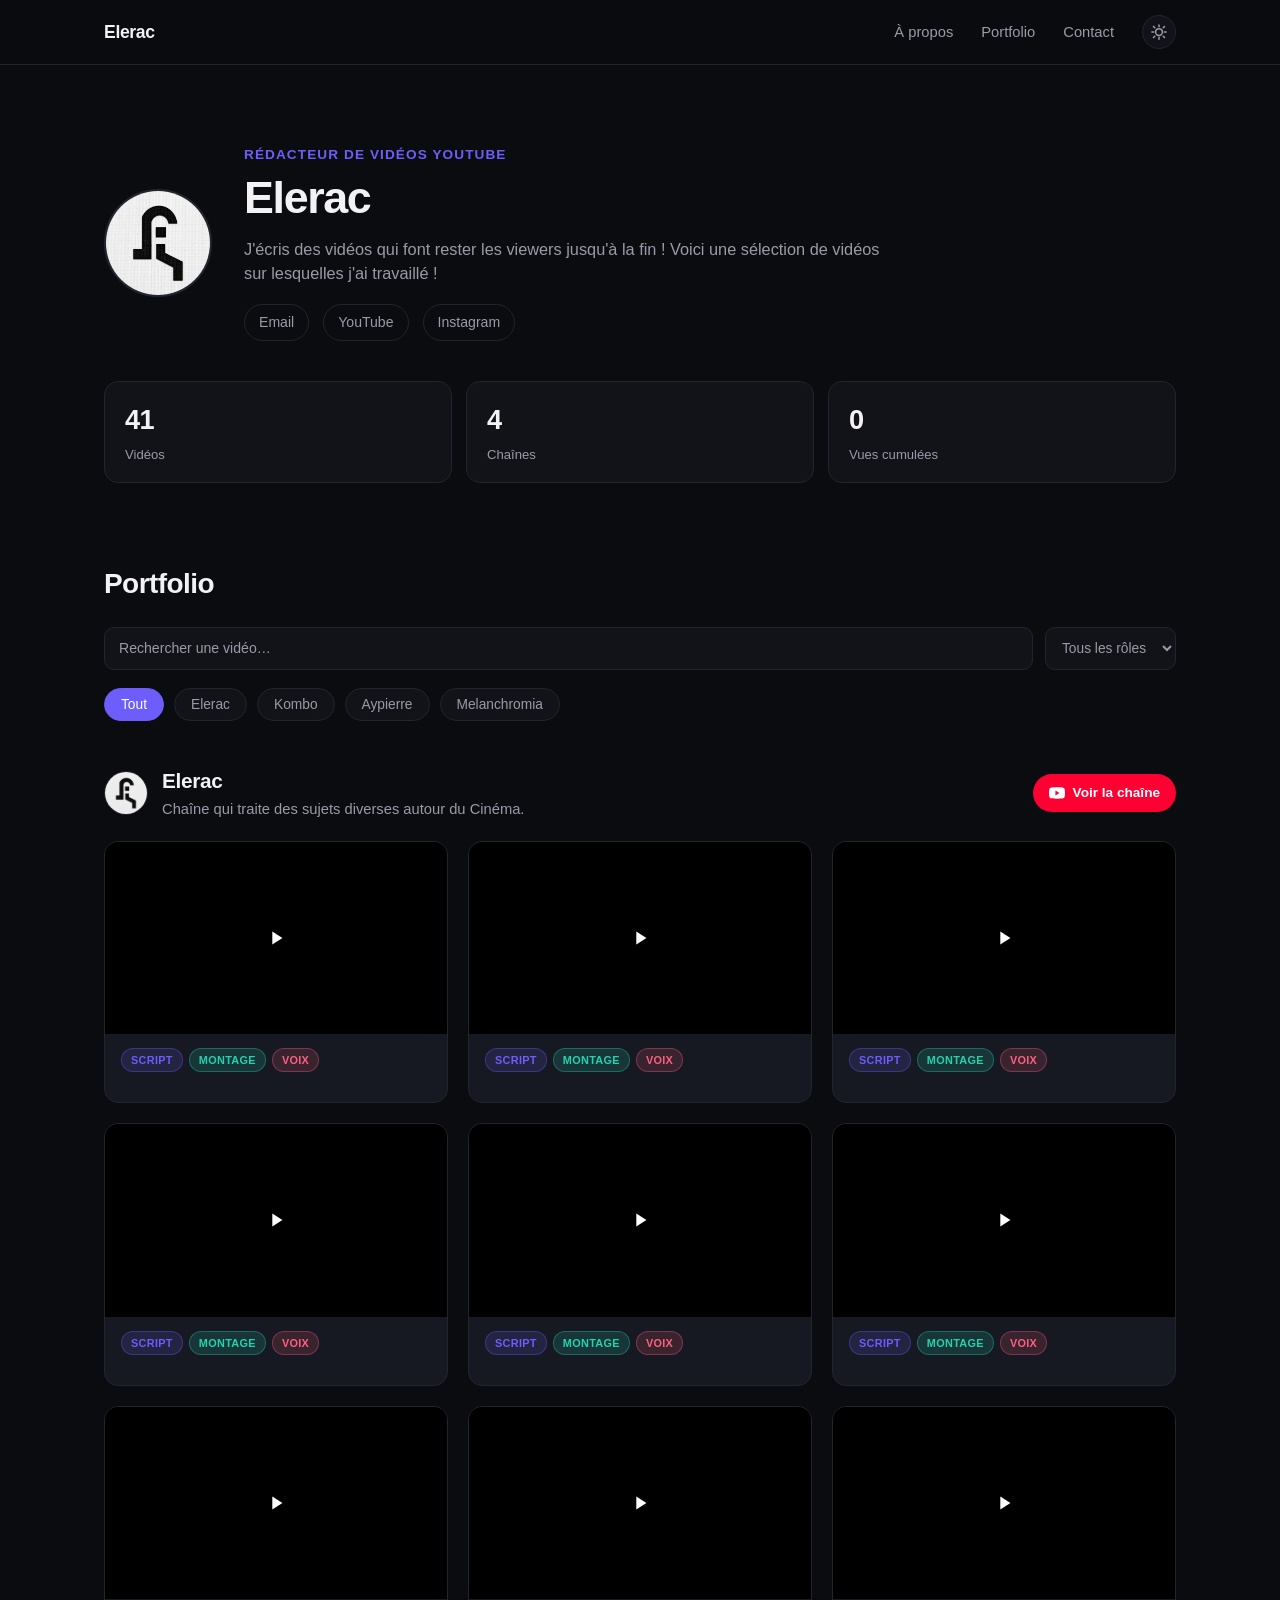
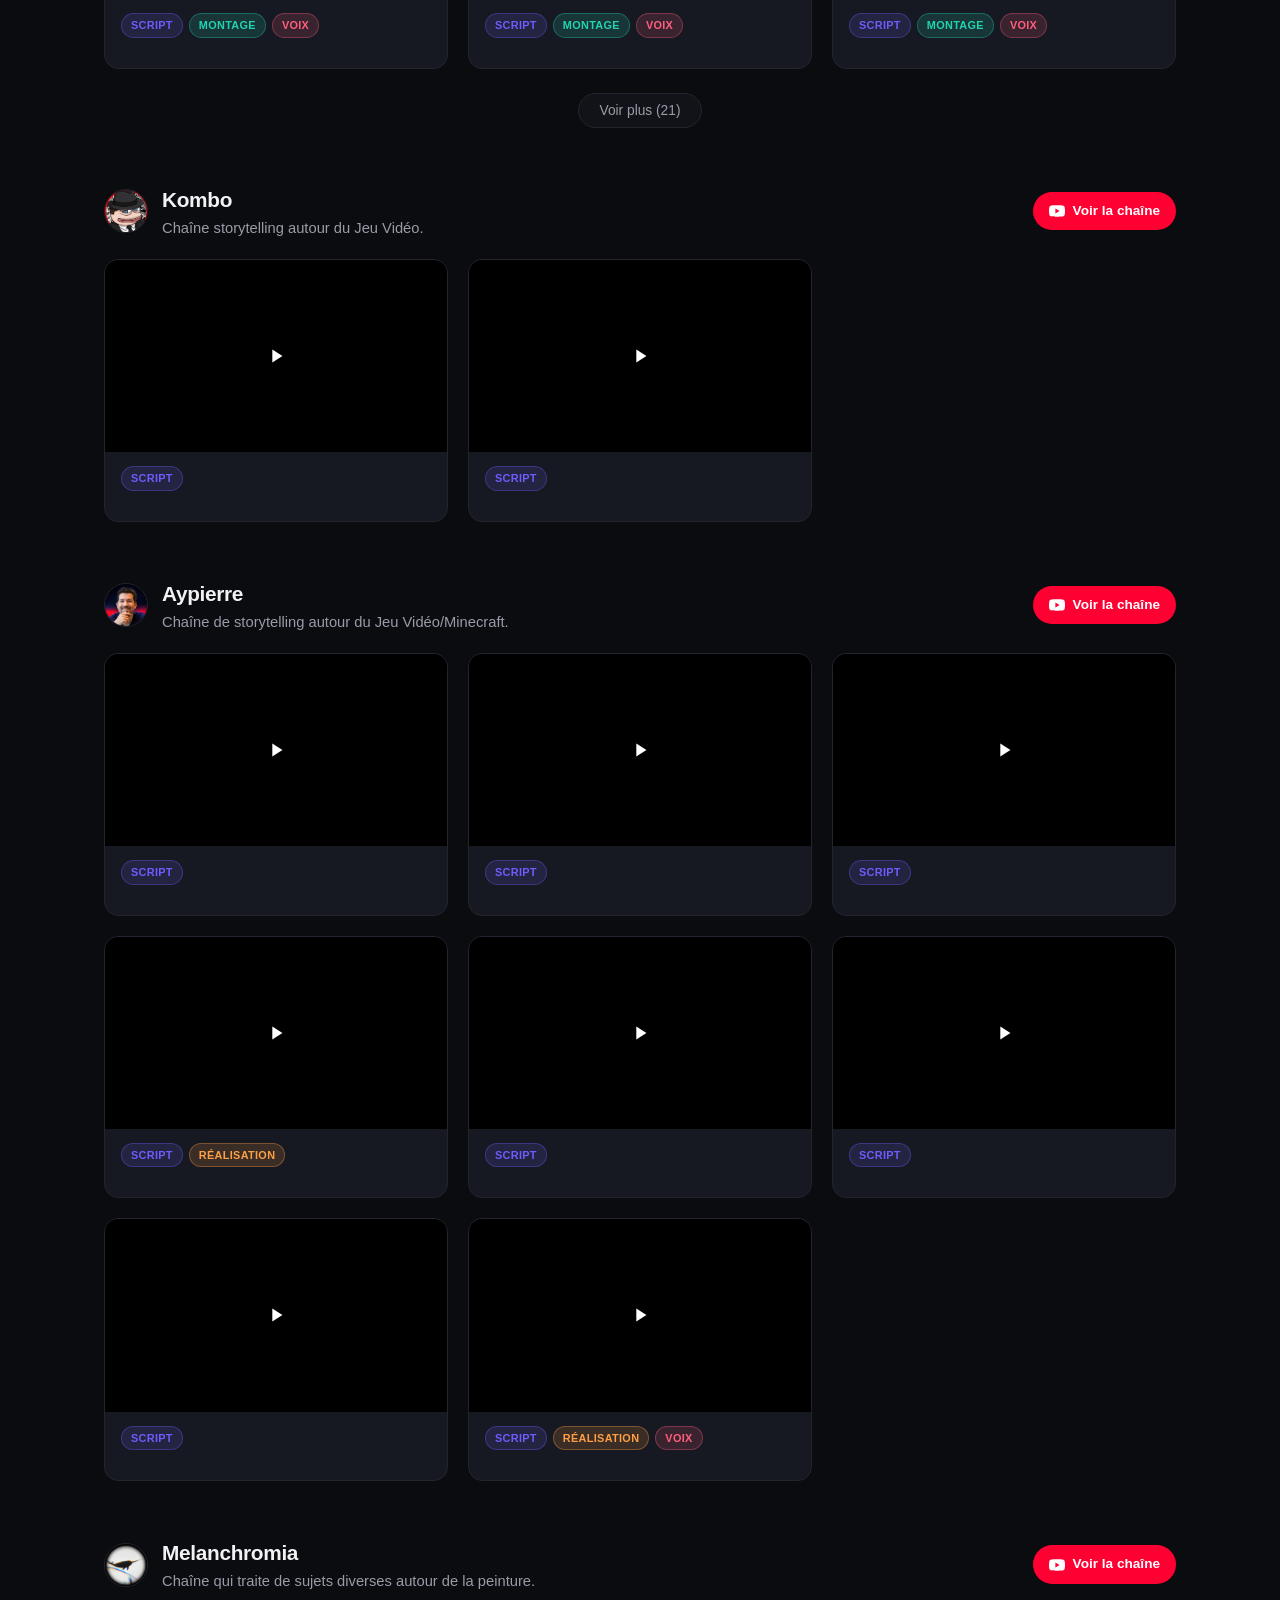
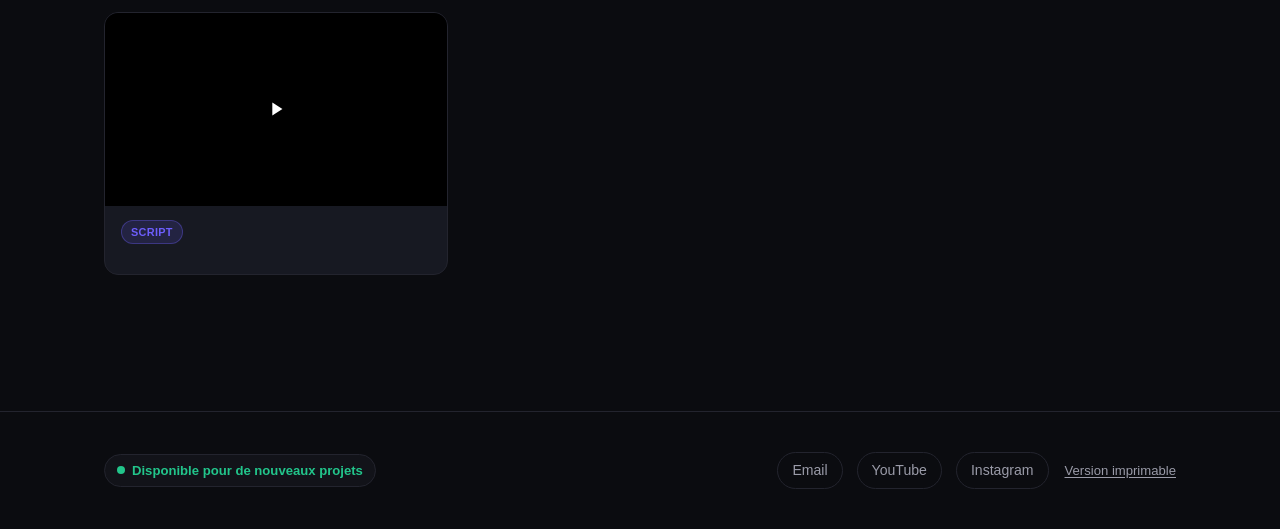
==== index.html @ c7614828 "Add files via upload" ====
<!DOCTYPE html>
<html lang="fr">
<head>
<meta charset="UTF-8">
<meta name="viewport" content="width=device-width, initial-scale=1.0">
<title>Elerac — Portfolio</title>
<meta name="description" content="Rédacteur de vidéos YouTube — scripts et montages pour Elerac, Kombo, Aypierre, Melanchromia.">

<!-- Ces balises Open Graph sont lues par Discord/Twitter/LinkedIn pour l'aperçu du lien.
     Elles ne peuvent pas être générées automatiquement depuis data.js (les robots de ces
     sites n'exécutent pas le JavaScript) : si tu changes de nom/bio, mets-les aussi à jour ici. -->
<meta property="og:title" content="Elerac — Portfolio">
<meta property="og:description" content="Rédacteur de vidéos YouTube — scripts et montages pour Elerac, Kombo, Aypierre, Melanchromia.">
<meta property="og:type" content="website">
<meta property="og:url" content="https://el3rac.github.io/portfolio/">
<meta property="og:image" content="https://el3rac.github.io/portfolio/assets/logo_elerac.png">
<meta name="twitter:card" content="summary">
<meta name="twitter:title" content="Elerac — Portfolio">
<meta name="twitter:description" content="Rédacteur de vidéos YouTube — scripts et montages pour Elerac, Kombo, Aypierre, Melanchromia.">
<meta name="twitter:image" content="https://el3rac.github.io/portfolio/assets/logo_elerac.png">

<link rel="stylesheet" href="css/style.css">
<link rel="icon" href="assets/logo_elerac.png">
</head>
<body>

<header class="site-header">
  <div class="wrap header-inner">
    <a href="#" class="logo" id="logo-text">Portfolio</a>
    <nav class="main-nav">
      <a href="#about">À propos</a>
      <a href="#portfolio">Portfolio</a>
      <a href="#contact">Contact</a>
      <button class="theme-toggle" id="theme-toggle" aria-label="Changer de thème"></button>
    </nav>
  </div>
</header>

<section class="hero" id="about">
  <div class="wrap hero-inner">
    <img class="avatar" id="avatar" src="" alt="" hidden>
    <div>
      <p class="eyebrow" id="hero-eyebrow">Rédacteur vidéo YouTube</p>
      <h1 id="hero-name">Votre Nom</h1>
      <p class="hero-bio" id="hero-bio"></p>
      <div class="socials" id="socials"></div>
    </div>
  </div>
  <div class="wrap">
    <div class="stats-bar reveal" id="stats-bar">
      <div class="stat-tile">
        <span class="stat-value" id="stat-videos">0</span>
        <span class="stat-label">Vidéos</span>
      </div>
      <div class="stat-tile">
        <span class="stat-value" id="stat-channels">0</span>
        <span class="stat-label">Chaînes</span>
      </div>
      <div class="stat-tile" id="stat-tile-views" hidden>
        <span class="stat-value" id="stat-views">—</span>
        <span class="stat-label">Vues cumulées</span>
      </div>
    </div>
  </div>
</section>

<section class="portfolio" id="portfolio">
  <div class="wrap">
    <h2 class="section-title">Portfolio</h2>
    <div class="toolbar">
      <input type="search" id="search-input" class="search-input" placeholder="Rechercher une vidéo…">
      <select id="role-filter" class="role-filter" hidden>
        <option value="all">Tous les rôles</option>
      </select>
    </div>
    <div class="filters" id="filters"></div>
    <div id="categories"></div>
    <div class="empty-state" id="empty-state" hidden>
      <p class="empty-title">Aucun résultat.</p>
      <p class="empty-sub">On a fouillé jusque dans les brouillons jamais publiés, toujours rien. Essaie un autre mot-clé.</p>
    </div>
  </div>
</section>

<button class="back-to-top" id="back-to-top" aria-label="Remonter en haut">
  <svg viewBox="0 0 24 24" width="18" height="18" fill="none" stroke="currentColor" stroke-width="2.4" stroke-linecap="round" stroke-linejoin="round" aria-hidden="true"><path d="M12 19V5M5 12l7-7 7 7"/></svg>
</button>

<footer class="site-footer" id="contact">
  <div class="wrap footer-inner">
    <span class="availability-badge" id="availability-badge"></span>
    <div class="footer-right">
      <div class="socials" id="socials-footer"></div>
      <button class="print-link" id="print-link" type="button">Version imprimable</button>
    </div>
  </div>
</footer>

<div class="modal" id="video-modal">
  <div class="modal-backdrop" id="modal-backdrop"></div>
  <div class="modal-content">
    <button class="modal-close" id="modal-close" aria-label="Fermer">&times;</button>
    <div class="modal-player" id="modal-player"></div>
    <div class="modal-info">
      <h3 id="modal-title"></h3>
      <p id="modal-meta"></p>
    </div>
  </div>
</div>

<script src="js/data.js"></script>
<script src="js/app.js"></script>
<script data-goatcounter="https://elerac.goatcounter.com/count"
        async src="//gc.zgo.at/count.js"></script>
</body>
</html>
---- css/style.css ----
/* =========================================================
   Personnalisation rapide : change juste ces variables
   pour changer toute l'identité visuelle du site.
   ========================================================= */
:root{
  --bg: #0b0c10;
  --bg-rgb: 11,12,16;
  --bg-soft: #121319;
  --card: #171922;
  --border: #23242e;
  --text: #f2f2f5;
  --text-dim: #9a9ba8;
  --accent: #6d5efc;
  --accent-2: #ff5f7e;
  --radius: 14px;
  --max-width: 1120px;
  --font: -apple-system, BlinkMacSystemFont, "Segoe UI", Inter, Roboto, Helvetica, Arial, sans-serif;
}

:root[data-theme="light"]{
  --bg: #f6f6fb;
  --bg-rgb: 246,246,251;
  --bg-soft: #ffffff;
  --card: #ffffff;
  --border: #e5e5ee;
  --text: #14141c;
  --text-dim: #6b6c7a;
}

*{ box-sizing: border-box; }
html{ scroll-behavior: smooth; }
body{
  margin: 0;
  background: var(--bg);
  color: var(--text);
  font-family: var(--font);
  line-height: 1.5;
  -webkit-font-smoothing: antialiased;
  transition: background-color .2s ease, color .2s ease;
}
img{ max-width: 100%; display: block; }
a{ color: inherit; text-decoration: none; }

.wrap{
  max-width: var(--max-width);
  margin: 0 auto;
  padding: 0 24px;
}

/* Header */
.site-header{
  position: sticky;
  top: 0;
  z-index: 20;
  background: rgba(var(--bg-rgb), 0.85);
  backdrop-filter: blur(10px);
  border-bottom: 1px solid var(--border);
}
.header-inner{
  display: flex;
  align-items: center;
  justify-content: space-between;
  height: 64px;
}
.logo{ font-weight: 800; font-size: 1.1rem; letter-spacing: -0.02em; }
.main-nav{ display: flex; align-items: center; gap: 28px; }
.main-nav a{
  font-size: 0.92rem;
  color: var(--text-dim);
  transition: color .15s ease;
}
.main-nav a:hover{ color: var(--text); }

.theme-toggle{
  display: flex;
  align-items: center;
  justify-content: center;
  width: 34px;
  height: 34px;
  border-radius: 50%;
  border: 1px solid var(--border);
  background: var(--bg-soft);
  color: var(--text-dim);
  cursor: pointer;
  transition: all .15s ease;
}
.theme-toggle:hover{ color: var(--text); border-color: var(--accent); }

/* Hero */
.hero{ padding: 80px 0 60px; }
.hero-inner{
  display: flex; align-items: center; gap: 32px; flex-wrap: wrap;
  opacity: 0;
  animation: hero-in .7s ease forwards;
}
@keyframes hero-in{
  from{ opacity: 0; transform: translateY(16px); }
  to{ opacity: 1; transform: translateY(0); }
}
.avatar{
  width: 108px; height: 108px;
  border-radius: 50%;
  object-fit: cover;
  border: 2px solid var(--border);
}
.eyebrow{
  color: var(--accent);
  font-weight: 600;
  font-size: 0.85rem;
  text-transform: uppercase;
  letter-spacing: 0.08em;
  margin: 0 0 8px;
}
.hero h1{
  font-size: clamp(2rem, 4vw, 2.8rem);
  font-weight: 800;
  margin: 0 0 14px;
  letter-spacing: -0.03em;
  line-height: 1.1;
}
.hero-bio{
  color: var(--text-dim);
  max-width: 640px;
  margin: 0 0 18px;
  font-size: 1.02rem;
}
.socials{ display: flex; gap: 14px; flex-wrap: wrap; }
.socials a{
  font-size: 0.88rem;
  color: var(--text-dim);
  border: 1px solid var(--border);
  padding: 7px 14px;
  border-radius: 999px;
  transition: all .15s ease;
}
.socials a:hover{ color: var(--text); border-color: var(--accent); }

/* Stats bar */
.stats-bar{
  display: flex;
  gap: 14px;
  flex-wrap: wrap;
  margin: 40px 0 0;
}
.stat-tile{
  flex: 1;
  min-width: 140px;
  background: var(--bg-soft);
  border: 1px solid var(--border);
  border-radius: var(--radius);
  padding: 18px 20px;
  display: flex;
  flex-direction: column;
  gap: 4px;
}
.stat-value{
  font-size: 1.7rem;
  font-weight: 700;
  letter-spacing: -0.02em;
}
.stat-label{
  font-size: 0.82rem;
  color: var(--text-dim);
}

/* Portfolio */
.portfolio{ padding: 20px 0 80px; }
.section-title{
  font-size: 1.75rem;
  font-weight: 800;
  margin: 0 0 22px;
  letter-spacing: -0.02em;
}

.toolbar{
  display: flex;
  gap: 12px;
  flex-wrap: wrap;
  margin-bottom: 18px;
}
.search-input{
  font: inherit;
  font-size: 0.88rem;
  color: var(--text);
  background: var(--bg-soft);
  border: 1px solid var(--border);
  border-radius: 10px;
  padding: 10px 14px;
  flex: 1;
  min-width: 200px;
}
.search-input::placeholder{ color: var(--text-dim); }
.search-input:focus{ outline: none; border-color: var(--accent); }

.role-filter{
  font: inherit;
  font-size: 0.86rem;
  color: var(--text-dim);
  background: var(--bg-soft);
  border: 1px solid var(--border);
  border-radius: 10px;
  padding: 10px 12px;
  cursor: pointer;
  max-width: 160px;
}
.role-filter:focus{ outline: none; border-color: var(--accent); }

#categories{ transition: opacity .15s ease; }
#categories.filtering{ opacity: 0.35; }

.empty-state{
  text-align: center;
  padding: 60px 20px;
  border: 1px dashed var(--border);
  border-radius: var(--radius);
}
.empty-title{ font-size: 1.15rem; font-weight: 700; margin: 0 0 8px; }
.empty-sub{ color: var(--text-dim); font-size: 0.92rem; margin: 0; }

.back-to-top{
  position: fixed;
  right: 20px; bottom: 20px;
  z-index: 15;
  display: flex; align-items: center; justify-content: center;
  width: 42px; height: 42px;
  border-radius: 50%;
  border: 1px solid var(--border);
  background: var(--bg-soft);
  color: var(--text);
  cursor: pointer;
  box-shadow: 0 8px 20px -6px rgba(0,0,0,0.4);
  opacity: 0;
  transform: translateY(8px);
  transition: opacity .2s ease, transform .2s ease, border-color .15s ease;
  pointer-events: none;
}
.back-to-top.visible{ opacity: 1; transform: translateY(0); pointer-events: auto; }
.back-to-top:hover{ border-color: var(--accent); color: var(--accent); }

.filters{
  display: flex;
  gap: 10px;
  flex-wrap: wrap;
  margin-bottom: 44px;
}
.filter-pill{
  font-size: 0.86rem;
  font-weight: 500;
  padding: 8px 16px;
  border-radius: 999px;
  border: 1px solid var(--border);
  background: var(--bg-soft);
  color: var(--text-dim);
  cursor: pointer;
  transition: all .15s ease;
}
.filter-pill:hover{ color: var(--text); border-color: var(--accent); }
.filter-pill.active{
  color: #fff;
  background: var(--accent);
  border-color: var(--accent);
}

.category{ margin-bottom: 56px; }
.category-head{
  display: flex;
  align-items: center;
  gap: 14px;
  margin-bottom: 20px;
}
.category-head > div{ flex: 1; min-width: 0; }
.channel-btn{
  display: inline-flex;
  align-items: center;
  gap: 8px;
  flex-shrink: 0;
  font-size: 0.85rem;
  font-weight: 600;
  color: #fff;
  background: #ff0033;
  padding: 9px 16px;
  border-radius: 999px;
  transition: filter .15s ease, transform .15s ease;
}
.channel-btn:hover{ filter: brightness(1.1); transform: translateY(-1px); }
.category-logo{
  width: 44px; height: 44px;
  border-radius: 50%;
  object-fit: cover;
  border: 1px solid var(--border);
}
.category-name-row{ display: flex; align-items: baseline; gap: 10px; flex-wrap: wrap; }
.category-name{ font-size: 1.3rem; font-weight: 700; margin: 0; letter-spacing: -0.015em; }
.sub-badge{ font-size: 0.85rem; font-weight: 500; color: var(--text-dim); }
.sub-badge .subs-count{ color: var(--text); font-weight: 700; }
.skeleton-subs{ width: 90px; height: 0.9em; }
.category-desc{ color: var(--text-dim); font-size: 0.92rem; margin: 2px 0 0; }

.video-grid{
  display: grid;
  grid-template-columns: repeat(auto-fill, minmax(260px, 1fr));
  gap: 20px;
}
.video-card{
  background: var(--card);
  border: 1px solid var(--border);
  border-radius: var(--radius);
  overflow: hidden;
  cursor: pointer;
  transition: transform .2s ease, border-color .2s ease, box-shadow .2s ease;
}
.video-card:hover{
  transform: translateY(-5px);
  border-color: var(--accent);
  box-shadow: 0 16px 32px -12px rgba(109,94,252,0.35);
}
.thumb-wrap{ position: relative; aspect-ratio: 16/9; background: #000; overflow: hidden; }
.thumb-wrap img{
  width: 100%; height: 100%; object-fit: cover;
  opacity: 0;
  transition: transform .3s ease, opacity .3s ease;
}
.thumb-wrap img.loaded{ opacity: 1; }
.video-card:hover .thumb-wrap img{ transform: scale(1.06); }
.play-badge{
  position: absolute; inset: 0;
  display: flex; align-items: center; justify-content: center;
}
.play-badge::after{
  content: "";
  width: 56px; height: 56px;
  border-radius: 50%;
  background: rgba(0,0,0,0.55);
  backdrop-filter: blur(2px);
  background-image: url("data:image/svg+xml;utf8,<svg xmlns='http://www.w3.org/2000/svg' viewBox='0 0 24 24' fill='white'><path d='M8 5v14l11-7z'/></svg>");
  background-repeat: no-repeat;
  background-position: center;
  background-size: 22px;
  transition: transform .2s ease;
}
.video-card:hover .play-badge::after{ transform: scale(1.1); }
.duration-badge{
  position: absolute;
  right: 6px; bottom: 6px;
  background: rgba(0,0,0,0.8);
  color: #fff;
  font-size: 0.72rem;
  font-weight: 600;
  padding: 2px 6px;
  border-radius: 4px;
  line-height: 1.4;
}
.duration-badge:empty{ display: none; }
.new-badge{
  position: absolute;
  left: 8px; top: 8px;
  background: var(--accent);
  color: #fff;
  font-size: 0.68rem;
  font-weight: 700;
  text-transform: uppercase;
  letter-spacing: 0.03em;
  padding: 3px 8px;
  border-radius: 4px;
}
.video-body{ padding: 14px 16px; }
.role-badges{ display: flex; gap: 6px; flex-wrap: wrap; margin: 0 0 8px; }
.role-badge{
  font-size: 0.68rem;
  font-weight: 700;
  text-transform: uppercase;
  letter-spacing: 0.03em;
  padding: 3px 9px;
  border-radius: 999px;
  background: rgba(109,94,252,0.15);
  color: var(--accent);
  border: 1px solid rgba(109,94,252,0.35);
}
.role-badge.role-montage{ background: rgba(34,211,178,0.15); color: #22d3b2; border-color: rgba(34,211,178,0.35); }
.role-badge.role-realisation{ background: rgba(255,159,67,0.15); color: #ff9f43; border-color: rgba(255,159,67,0.35); }
.role-badge.role-voix{ background: rgba(255,95,126,0.15); color: var(--accent-2); border-color: rgba(255,95,126,0.35); }
.video-title{
  font-size: 0.95rem;
  font-weight: 600;
  margin: 0 0 8px;
  display: -webkit-box;
  -webkit-line-clamp: 2;
  -webkit-box-orient: vertical;
  overflow: hidden;
}
.video-meta{
  display: flex;
  align-items: center;
  gap: 6px;
  color: var(--text-dim);
  font-size: 0.82rem;
}

.video-card.extra{ display: none; }
.category.expanded .video-card.extra{ display: block; }
.show-more-row{ display: flex; justify-content: center; margin-top: 24px; }
.show-more-btn{
  font-size: 0.86rem;
  font-weight: 500;
  padding: 9px 20px;
  border-radius: 999px;
  border: 1px solid var(--border);
  background: var(--bg-soft);
  color: var(--text-dim);
  cursor: pointer;
  transition: all .15s ease;
}
.show-more-btn:hover{ color: var(--text); border-color: var(--accent); }

/* Footer */
.site-footer{
  border-top: 1px solid var(--border);
  padding: 40px 0;
}
.footer-inner{
  display: flex;
  align-items: center;
  justify-content: space-between;
  flex-wrap: wrap;
  gap: 16px;
}
.footer-right{ display: flex; align-items: center; gap: 16px; flex-wrap: wrap; }
.print-link{
  font: inherit;
  font-size: 0.82rem;
  color: var(--text-dim);
  background: none;
  border: none;
  padding: 0;
  cursor: pointer;
  text-decoration: underline;
  text-underline-offset: 2px;
}
.print-link:hover{ color: var(--text); }
.availability-badge{
  display: inline-flex;
  align-items: center;
  gap: 7px;
  font-size: 0.82rem;
  font-weight: 600;
  padding: 6px 12px;
  border-radius: 999px;
  border: 1px solid var(--border);
  background: var(--bg-soft);
}
.availability-badge::before{
  content: "";
  width: 8px; height: 8px;
  border-radius: 50%;
  background: currentColor;
}
.availability-badge.is-available{ color: #22c58b; }
.availability-badge.is-full{ color: var(--accent-2); }

/* Modal */
.modal{
  position: fixed; inset: 0; z-index: 50;
  display: flex; align-items: center; justify-content: center; padding: 20px;
  opacity: 0;
  pointer-events: none;
  transition: opacity .2s ease;
}
.modal.open{ opacity: 1; pointer-events: auto; }
.modal-backdrop{ position: absolute; inset: 0; background: rgba(0,0,0,0.75); }
.modal-content{
  position: relative;
  background: var(--card);
  border: 1px solid var(--border);
  border-radius: var(--radius);
  width: min(880px, 100%);
  overflow: hidden;
  transform: scale(0.94);
  transition: transform .2s ease;
}
.modal.open .modal-content{ transform: scale(1); }

@media (prefers-reduced-motion: reduce){
  .modal, .modal-content{ transition: none; }
}
.modal-player{ position: relative; width: 100%; aspect-ratio: 16/9; background: #000; }
.modal-player iframe{ position: absolute; inset: 0; width: 100%; height: 100%; border: 0; }
.modal-info{ padding: 18px 22px 22px; }
.modal-info h3{ margin: 0 0 6px; font-size: 1.05rem; }
.modal-info p{ margin: 0; color: var(--text-dim); font-size: 0.88rem; }
.modal-close{
  position: absolute; top: 10px; right: 12px; z-index: 2;
  width: 34px; height: 34px;
  border-radius: 50%;
  border: none;
  background: rgba(0,0,0,0.55);
  color: #fff;
  font-size: 1.3rem;
  cursor: pointer;
  line-height: 1;
}

@media (max-width: 640px){
  .main-nav{ gap: 16px; }
  .hero{ padding: 56px 0 40px; }
}

/* Animations d'apparition au scroll */
.reveal{
  opacity: 0;
  transform: translateY(18px);
  transition: opacity .5s ease, transform .5s ease;
}
.reveal.visible{
  opacity: 1;
  transform: translateY(0);
}

/* Skeleton loading (titres/vues en cours de récupération) */
.skeleton-text{
  display: inline-block;
  border-radius: 4px;
  background: linear-gradient(90deg, var(--border) 25%, #2a2c38 37%, var(--border) 63%);
  background-size: 400% 100%;
  animation: shimmer 1.4s ease infinite;
  color: transparent;
}
.video-title.skeleton-text{ width: 85%; height: 2.5em; }
.skeleton-views{ width: 76px; height: 0.9em; }
@keyframes shimmer{
  0%{ background-position: 100% 50%; }
  100%{ background-position: 0 50%; }
}

@media (prefers-reduced-motion: reduce){
  .reveal{ transition: none; opacity: 1; transform: none; }
  .skeleton-text{ animation: none; }
  .hero-inner{ animation: none; opacity: 1; }
  .thumb-wrap img{ transition: none; }
}

/* Navigation clavier : anneau de focus visible et cohérent sur tous les éléments interactifs */
.video-card:focus-visible,
.filter-pill:focus-visible,
.show-more-btn:focus-visible,
.channel-btn:focus-visible,
.theme-toggle:focus-visible,
.search-input:focus-visible,
.modal-close:focus-visible,
.socials a:focus-visible,
.main-nav a:focus-visible{
  outline: 2px solid var(--accent);
  outline-offset: 2px;
}

/* Version imprimable : liste texte propre, sans images ni interactions */
@media print{
  body{ background: #fff !important; color: #000 !important; }
  .site-header, .toolbar, .filters, .show-more-row, .channel-btn,
  .thumb-wrap, .modal, .print-link, .back-to-top, .empty-state{ display: none !important; }
  .video-card.extra{ display: block !important; }
  .video-card{
    background: #fff !important;
    border: 1px solid #ccc !important;
    box-shadow: none !important;
    transform: none !important;
    break-inside: avoid;
  }
  .video-grid{ grid-template-columns: 1fr 1fr !important; gap: 10px !important; }
  .stat-tile, .category-head, .category-logo{ border-color: #ccc !important; }
}
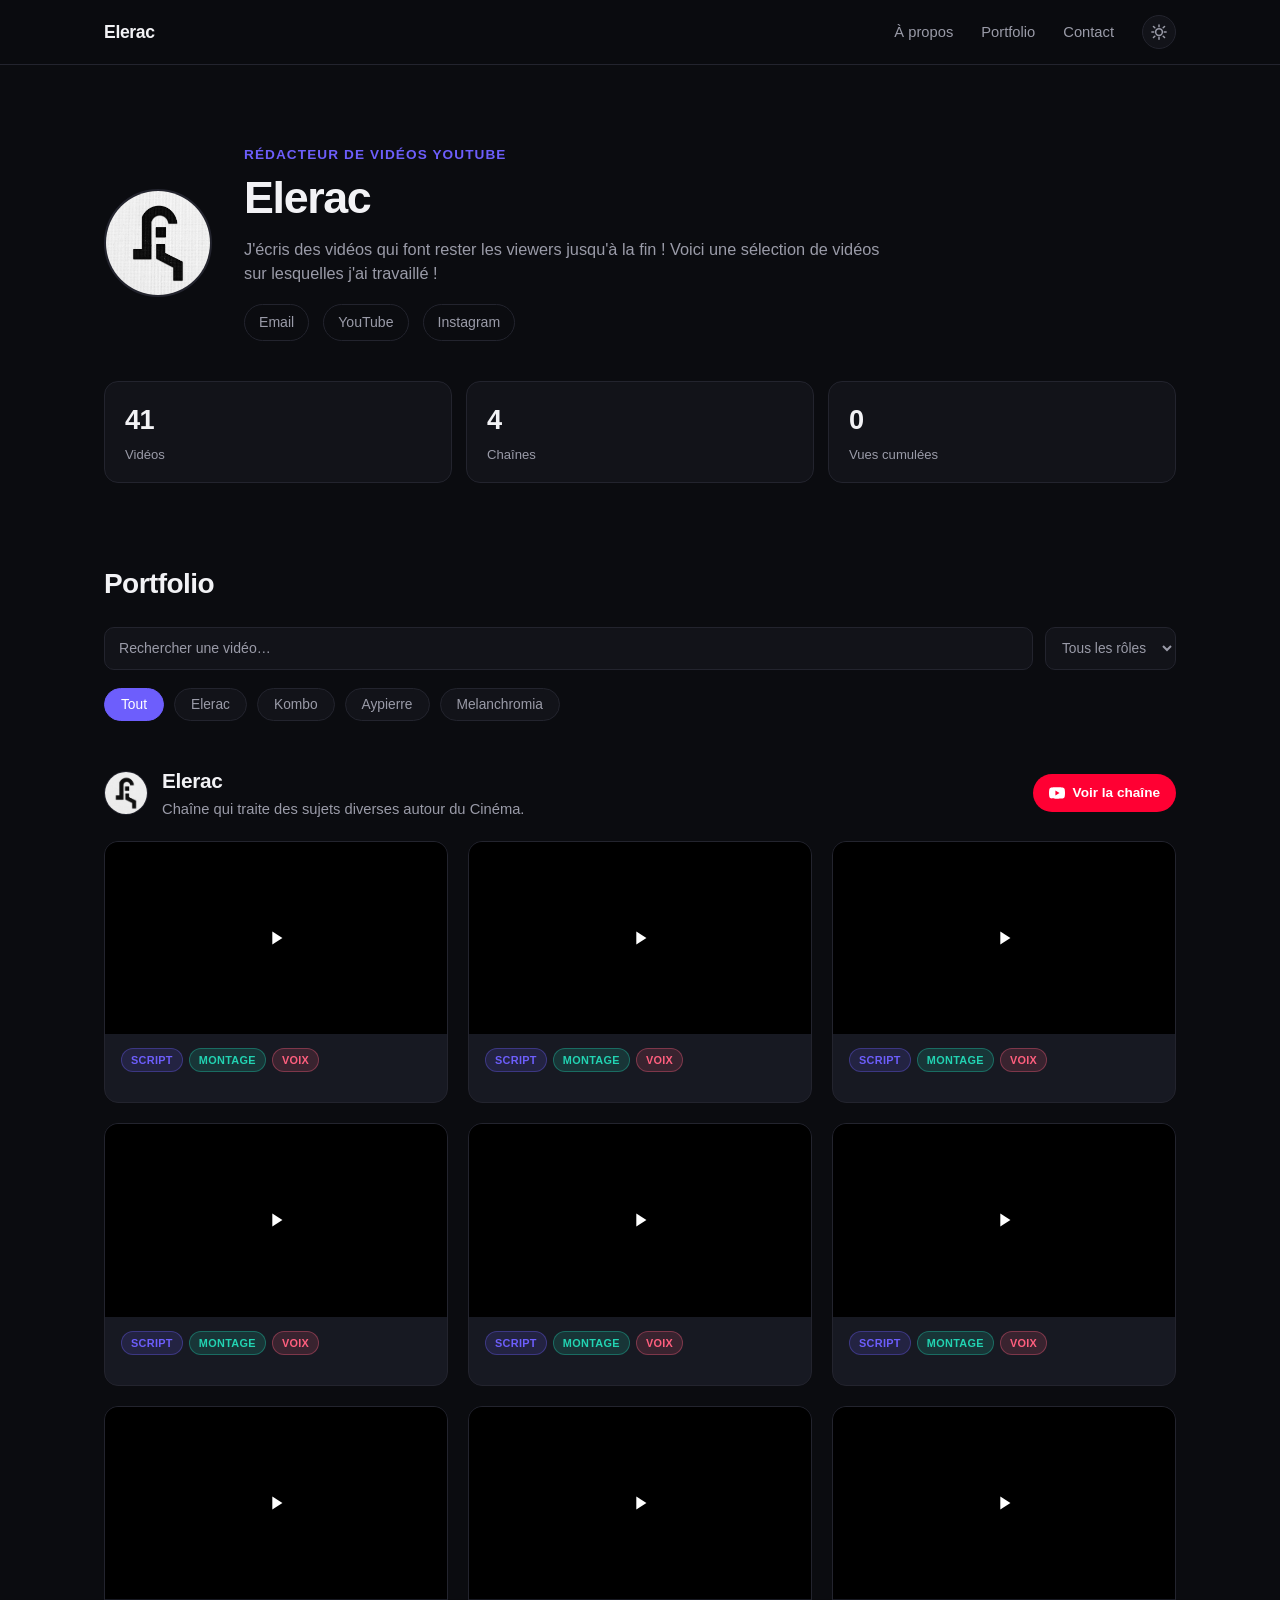
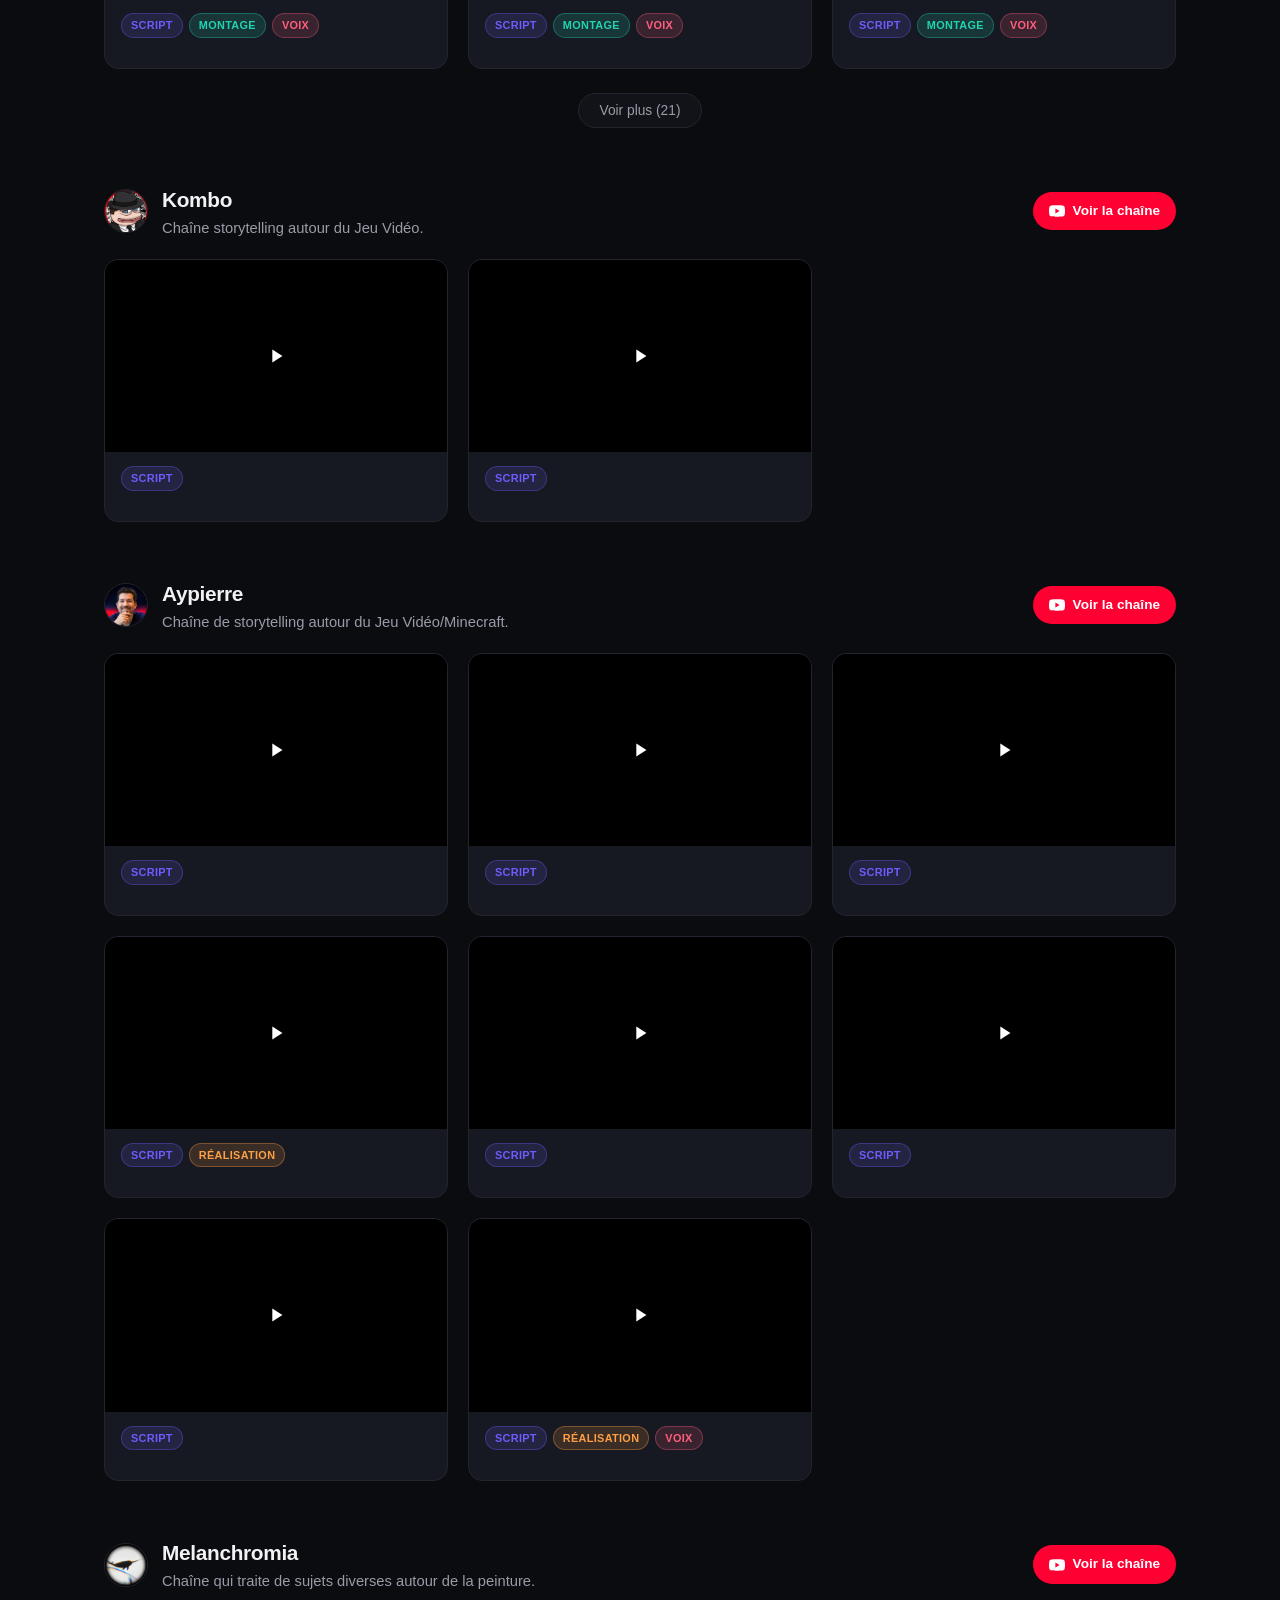
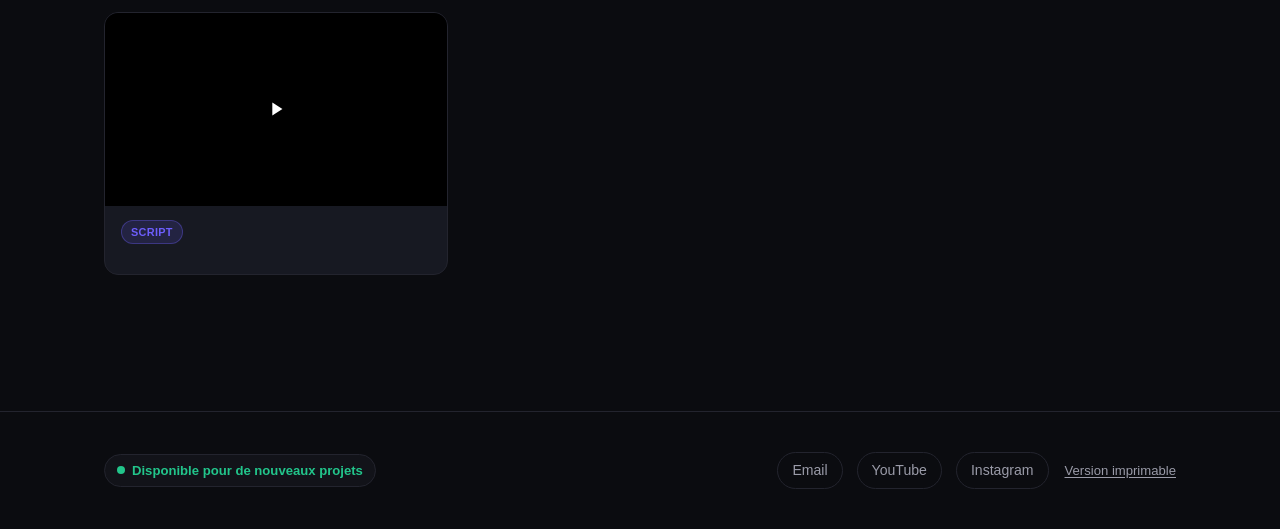
==== commit 0d12964e: "Update index.html" ====
--- a/index.html
+++ b/index.html
@@ -4,19 +4,19 @@
 <meta charset="UTF-8">
 <meta name="viewport" content="width=device-width, initial-scale=1.0">
 <title>Elerac — Portfolio</title>
-<meta name="description" content="Rédacteur de vidéos YouTube — scripts et montages pour Elerac, Kombo, Aypierre, Melanchromia.">
+<meta name="description" content="Rédacteur de vidéos YouTube : scripts pour Elerac, Kombo, Aypierre, Melanchromia.">
 
 <!-- Ces balises Open Graph sont lues par Discord/Twitter/LinkedIn pour l'aperçu du lien.
      Elles ne peuvent pas être générées automatiquement depuis data.js (les robots de ces
      sites n'exécutent pas le JavaScript) : si tu changes de nom/bio, mets-les aussi à jour ici. -->
 <meta property="og:title" content="Elerac — Portfolio">
-<meta property="og:description" content="Rédacteur de vidéos YouTube — scripts et montages pour Elerac, Kombo, Aypierre, Melanchromia.">
+<meta property="og:description" content="Rédacteur de vidéos YouTube : scripts pour Elerac, Kombo, Aypierre, Melanchromia.">
 <meta property="og:type" content="website">
 <meta property="og:url" content="https://el3rac.github.io/portfolio/">
 <meta property="og:image" content="https://el3rac.github.io/portfolio/assets/logo_elerac.png">
 <meta name="twitter:card" content="summary">
 <meta name="twitter:title" content="Elerac — Portfolio">
-<meta name="twitter:description" content="Rédacteur de vidéos YouTube — scripts et montages pour Elerac, Kombo, Aypierre, Melanchromia.">
+<meta name="twitter:description" content="Rédacteur de vidéos YouTube : scripts pour Elerac, Kombo, Aypierre, Melanchromia.">
 <meta name="twitter:image" content="https://el3rac.github.io/portfolio/assets/logo_elerac.png">
 
 <link rel="stylesheet" href="css/style.css">
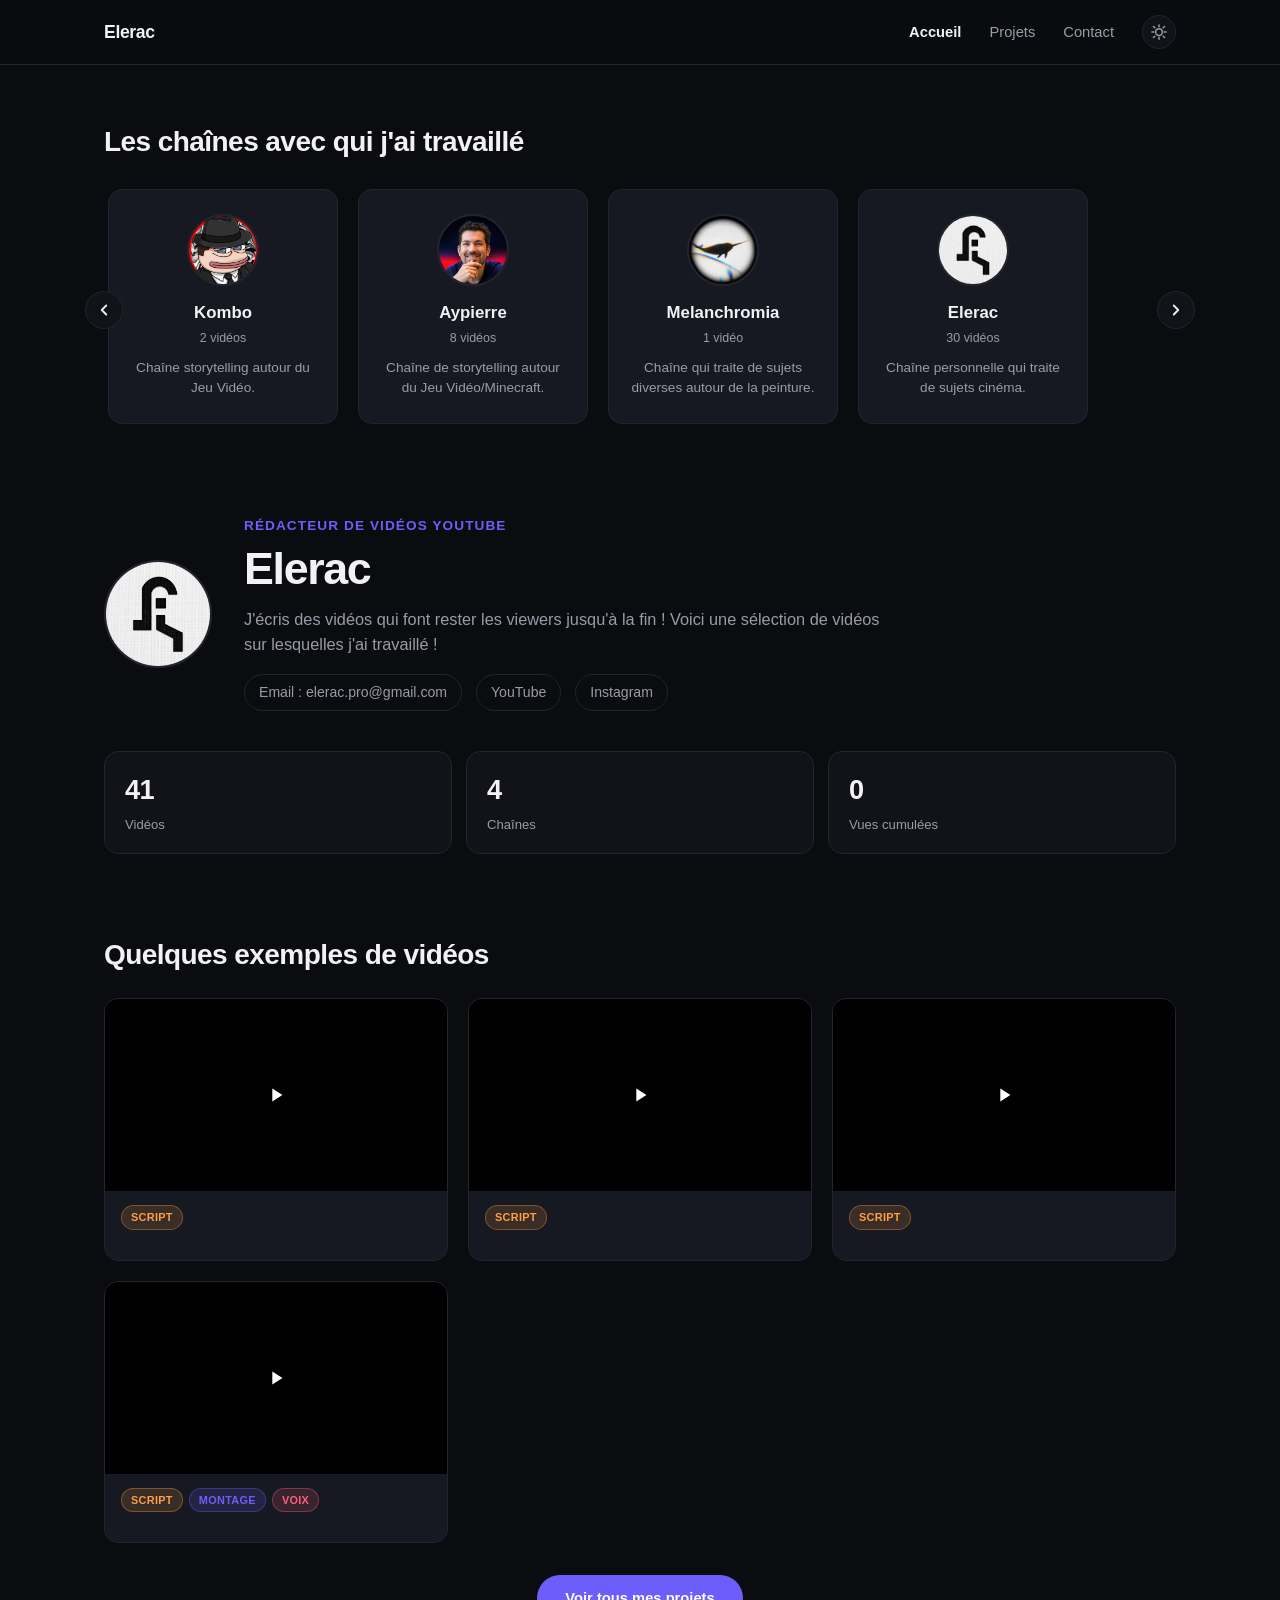
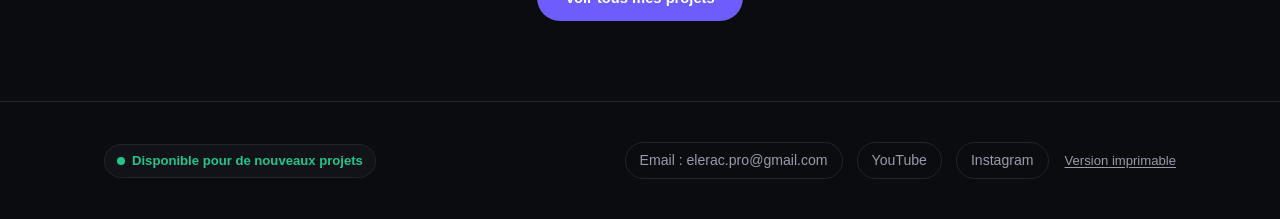
==== commit 2af9439c: "Add files via upload" ====
--- a/index.html
+++ b/index.html
@@ -4,19 +4,19 @@
 <meta charset="UTF-8">
 <meta name="viewport" content="width=device-width, initial-scale=1.0">
 <title>Elerac — Portfolio</title>
-<meta name="description" content="Rédacteur de vidéos YouTube : scripts pour Elerac, Kombo, Aypierre, Melanchromia.">
+<meta name="description" content="Rédacteur de vidéos YouTube — scripts et montages pour Kombo, Aypierre, Melanchromia et sa propre chaîne.">
 
 <!-- Ces balises Open Graph sont lues par Discord/Twitter/LinkedIn pour l'aperçu du lien.
      Elles ne peuvent pas être générées automatiquement depuis data.js (les robots de ces
      sites n'exécutent pas le JavaScript) : si tu changes de nom/bio, mets-les aussi à jour ici. -->
 <meta property="og:title" content="Elerac — Portfolio">
-<meta property="og:description" content="Rédacteur de vidéos YouTube : scripts pour Elerac, Kombo, Aypierre, Melanchromia.">
+<meta property="og:description" content="Rédacteur de vidéos YouTube — scripts et montages pour Kombo, Aypierre, Melanchromia et sa propre chaîne.">
 <meta property="og:type" content="website">
 <meta property="og:url" content="https://el3rac.github.io/portfolio/">
 <meta property="og:image" content="https://el3rac.github.io/portfolio/assets/logo_elerac.png">
 <meta name="twitter:card" content="summary">
 <meta name="twitter:title" content="Elerac — Portfolio">
-<meta name="twitter:description" content="Rédacteur de vidéos YouTube : scripts pour Elerac, Kombo, Aypierre, Melanchromia.">
+<meta name="twitter:description" content="Rédacteur de vidéos YouTube — scripts et montages pour Kombo, Aypierre, Melanchromia et sa propre chaîne.">
 <meta name="twitter:image" content="https://el3rac.github.io/portfolio/assets/logo_elerac.png">
 
 <link rel="stylesheet" href="css/style.css">
@@ -26,15 +26,30 @@
 
 <header class="site-header">
   <div class="wrap header-inner">
-    <a href="#" class="logo" id="logo-text">Portfolio</a>
+    <a href="index.html" class="logo" id="logo-text">Portfolio</a>
     <nav class="main-nav">
-      <a href="#about">À propos</a>
-      <a href="#portfolio">Portfolio</a>
+      <a href="index.html" class="active">Accueil</a>
+      <a href="projets.html">Projets</a>
       <a href="#contact">Contact</a>
       <button class="theme-toggle" id="theme-toggle" aria-label="Changer de thème"></button>
     </nav>
   </div>
 </header>
+
+<section class="clients" id="clients">
+  <div class="wrap">
+    <h2 class="section-title">Les chaînes avec qui j'ai travaillé</h2>
+    <div class="carousel-wrap">
+      <button class="carousel-arrow carousel-prev" id="carousel-prev" aria-label="Précédent">
+        <svg viewBox="0 0 24 24" width="18" height="18" fill="none" stroke="currentColor" stroke-width="2.4" stroke-linecap="round" stroke-linejoin="round" aria-hidden="true"><path d="M15 18l-6-6 6-6"/></svg>
+      </button>
+      <div class="client-carousel" id="client-carousel"></div>
+      <button class="carousel-arrow carousel-next" id="carousel-next" aria-label="Suivant">
+        <svg viewBox="0 0 24 24" width="18" height="18" fill="none" stroke="currentColor" stroke-width="2.4" stroke-linecap="round" stroke-linejoin="round" aria-hidden="true"><path d="M9 18l6-6-6-6"/></svg>
+      </button>
+    </div>
+  </div>
+</section>
 
 <section class="hero" id="about">
   <div class="wrap hero-inner">
@@ -64,20 +79,12 @@
   </div>
 </section>
 
-<section class="portfolio" id="portfolio">
+<section class="featured" id="featured">
   <div class="wrap">
-    <h2 class="section-title">Portfolio</h2>
-    <div class="toolbar">
-      <input type="search" id="search-input" class="search-input" placeholder="Rechercher une vidéo…">
-      <select id="role-filter" class="role-filter" hidden>
-        <option value="all">Tous les rôles</option>
-      </select>
-    </div>
-    <div class="filters" id="filters"></div>
-    <div id="categories"></div>
-    <div class="empty-state" id="empty-state" hidden>
-      <p class="empty-title">Aucun résultat.</p>
-      <p class="empty-sub">On a fouillé jusque dans les brouillons jamais publiés, toujours rien. Essaie un autre mot-clé.</p>
+    <h2 class="section-title">Quelques exemples de vidéos</h2>
+    <div class="video-grid" id="featured-grid"></div>
+    <div class="featured-cta">
+      <a href="projets.html" class="cta-btn">Voir tous mes projets</a>
     </div>
   </div>
 </section>
--- a/css/style.css
+++ b/css/style.css
@@ -70,6 +70,7 @@
   transition: color .15s ease;
 }
 .main-nav a:hover{ color: var(--text); }
+.main-nav a.active{ color: var(--text); font-weight: 700; }
 
 .theme-toggle{
   display: flex;
@@ -86,8 +87,85 @@
 }
 .theme-toggle:hover{ color: var(--text); border-color: var(--accent); }
 
+/* Clients carousel */
+.clients{ padding: 56px 0 20px; }
+.carousel-wrap{ position: relative; }
+.client-carousel{
+  display: flex;
+  gap: 20px;
+  overflow-x: auto;
+  scroll-snap-type: x mandatory;
+  padding: 4px 4px 12px;
+  scrollbar-width: none;
+}
+.client-carousel::-webkit-scrollbar{ display: none; }
+.client-card{
+  scroll-snap-align: start;
+  flex: 0 0 230px;
+  background: var(--card);
+  border: 1px solid var(--border);
+  border-radius: var(--radius);
+  padding: 24px 20px;
+  text-align: center;
+  transition: transform .2s ease, border-color .2s ease, box-shadow .2s ease;
+}
+.client-card:hover{
+  transform: translateY(-5px);
+  border-color: var(--accent);
+  box-shadow: 0 16px 32px -12px rgba(109,94,252,0.35);
+}
+.client-avatar{
+  width: 72px; height: 72px;
+  margin: 0 auto 14px;
+  border-radius: 50%;
+  overflow: hidden;
+  border: 2px solid var(--border);
+  background: var(--bg-soft);
+}
+.client-avatar img{ width: 100%; height: 100%; object-fit: cover; }
+.client-name{ font-size: 1.05rem; font-weight: 700; margin: 0; }
+.client-sub{ display: block; font-size: 0.85rem; color: var(--text-dim); margin: 4px 0; }
+.client-sub .subs-count{ color: var(--text); font-weight: 700; }
+.client-videocount{ font-size: 0.78rem; color: var(--text-dim); margin: 0 0 10px; }
+.client-desc{ color: var(--text-dim); font-size: 0.85rem; margin: 0; }
+
+.carousel-arrow{
+  position: absolute;
+  top: 50%; transform: translateY(-50%);
+  width: 38px; height: 38px;
+  border-radius: 50%;
+  border: 1px solid var(--border);
+  background: var(--bg-soft);
+  color: var(--text);
+  display: flex; align-items: center; justify-content: center;
+  cursor: pointer;
+  z-index: 2;
+  transition: all .15s ease;
+}
+.carousel-arrow:hover{ border-color: var(--accent); color: var(--accent); }
+.carousel-prev{ left: -19px; }
+.carousel-next{ right: -19px; }
+@media (max-width: 900px){
+  .carousel-arrow{ display: none; }
+}
+
+/* Section "Quelques vidéos" + CTA vers la page Projets */
+.featured{ padding: 20px 0 80px; }
+.featured-cta{ text-align: center; margin-top: 32px; }
+.cta-btn{
+  display: inline-block;
+  font-size: 0.92rem;
+  font-weight: 600;
+  color: #fff;
+  background: var(--accent);
+  padding: 12px 28px;
+  border-radius: 999px;
+  transition: filter .15s ease, transform .15s ease;
+}
+.cta-btn:hover{ filter: brightness(1.1); transform: translateY(-1px); }
+
 /* Hero */
-.hero{ padding: 80px 0 60px; }
+.hero{ padding: 60px 0 60px; }
 .hero-inner{
   display: flex; align-items: center; gap: 32px; flex-wrap: wrap;
   opacity: 0;
@@ -178,20 +256,6 @@
   flex-wrap: wrap;
   margin-bottom: 18px;
 }
-.search-input{
-  font: inherit;
-  font-size: 0.88rem;
-  color: var(--text);
-  background: var(--bg-soft);
-  border: 1px solid var(--border);
-  border-radius: 10px;
-  padding: 10px 14px;
-  flex: 1;
-  min-width: 200px;
-}
-.search-input::placeholder{ color: var(--text-dim); }
-.search-input:focus{ outline: none; border-color: var(--accent); }
-
 .role-filter{
   font: inherit;
   font-size: 0.86rem;
@@ -372,12 +436,13 @@
   letter-spacing: 0.03em;
   padding: 3px 9px;
   border-radius: 999px;
-  background: rgba(109,94,252,0.15);
-  color: var(--accent);
-  border: 1px solid rgba(109,94,252,0.35);
-}
-.role-badge.role-montage{ background: rgba(34,211,178,0.15); color: #22d3b2; border-color: rgba(34,211,178,0.35); }
-.role-badge.role-realisation{ background: rgba(255,159,67,0.15); color: #ff9f43; border-color: rgba(255,159,67,0.35); }
+  background: rgba(255,159,67,0.15);
+  color: #ff9f43;
+  border: 1px solid rgba(255,159,67,0.35);
+}
+.role-badge.role-script{ background: rgba(255,159,67,0.15); color: #ff9f43; border-color: rgba(255,159,67,0.35); }
+.role-badge.role-montage{ background: rgba(109,94,252,0.15); color: var(--accent); border-color: rgba(109,94,252,0.35); }
+.role-badge.role-realisation{ background: rgba(34,211,178,0.15); color: #22d3b2; border-color: rgba(34,211,178,0.35); }
 .role-badge.role-voix{ background: rgba(255,95,126,0.15); color: var(--accent-2); border-color: rgba(255,95,126,0.35); }
 .video-title{
   font-size: 0.95rem;
@@ -544,10 +609,13 @@
 .show-more-btn:focus-visible,
 .channel-btn:focus-visible,
 .theme-toggle:focus-visible,
-.search-input:focus-visible,
+.role-filter:focus-visible,
 .modal-close:focus-visible,
 .socials a:focus-visible,
-.main-nav a:focus-visible{
+.main-nav a:focus-visible,
+.client-card:focus-visible,
+.carousel-arrow:focus-visible,
+.cta-btn:focus-visible{
   outline: 2px solid var(--accent);
   outline-offset: 2px;
 }
@@ -556,7 +624,8 @@
 @media print{
   body{ background: #fff !important; color: #000 !important; }
   .site-header, .toolbar, .filters, .show-more-row, .channel-btn,
-  .thumb-wrap, .modal, .print-link, .back-to-top, .empty-state{ display: none !important; }
+  .thumb-wrap, .modal, .print-link, .back-to-top, .empty-state,
+  .carousel-arrow, .featured-cta{ display: none !important; }
   .video-card.extra{ display: block !important; }
   .video-card{
     background: #fff !important;
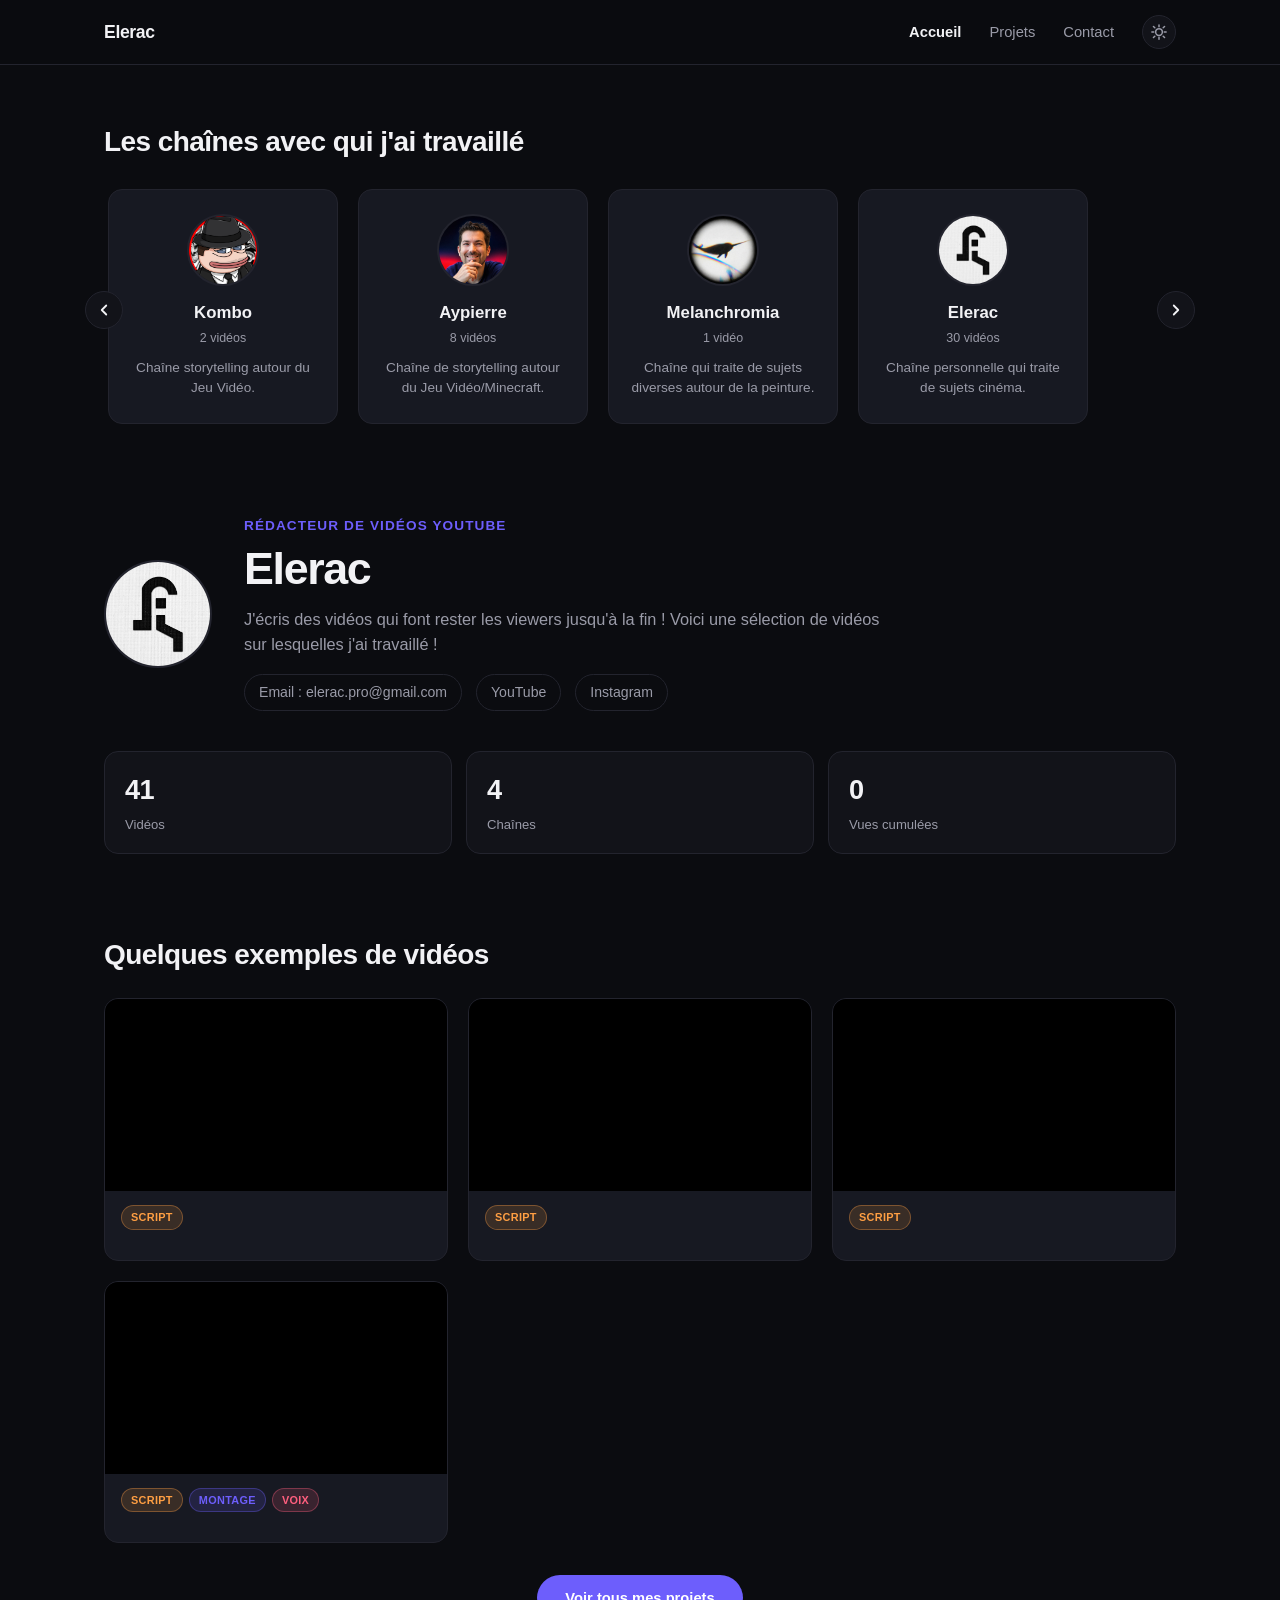
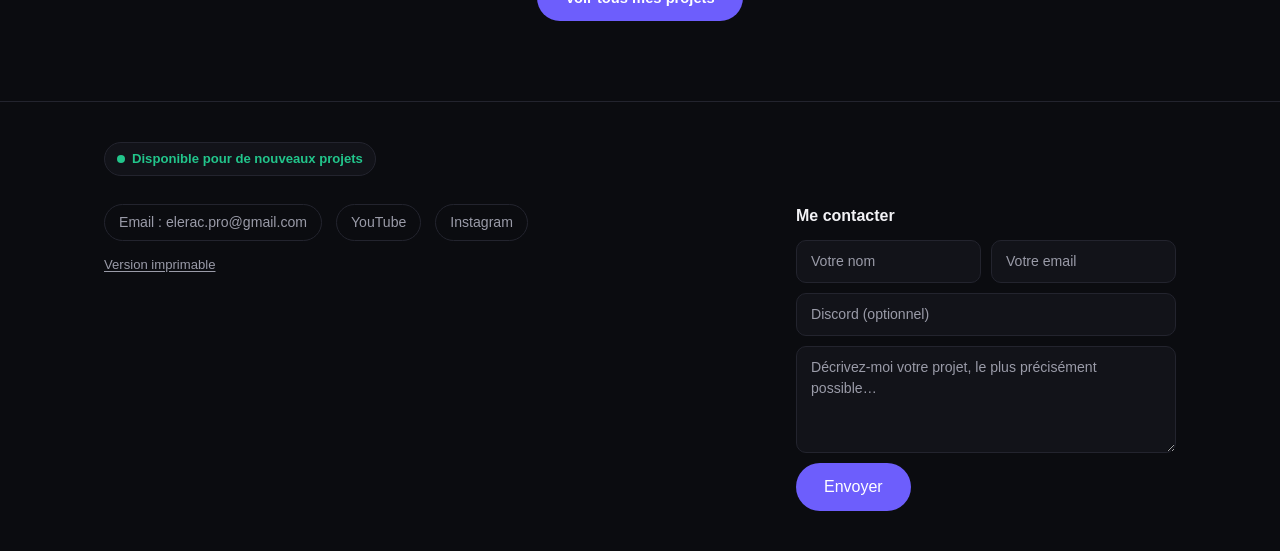
==== commit af5512ff: "Add files via upload" ====
--- a/index.html
+++ b/index.html
@@ -96,9 +96,23 @@
 <footer class="site-footer" id="contact">
   <div class="wrap footer-inner">
     <span class="availability-badge" id="availability-badge"></span>
-    <div class="footer-right">
-      <div class="socials" id="socials-footer"></div>
-      <button class="print-link" id="print-link" type="button">Version imprimable</button>
+    <div class="footer-content">
+      <div class="footer-links">
+        <div class="socials" id="socials-footer"></div>
+        <button class="print-link" id="print-link" type="button">Version imprimable</button>
+      </div>
+      <form class="contact-form" id="contact-form" hidden>
+        <h3 class="contact-form-title">Me contacter</h3>
+        <div class="form-row">
+          <input type="text" name="name" placeholder="Votre nom" required>
+          <input type="email" name="email" placeholder="Votre email" required>
+        </div>
+        <input type="text" name="discord" placeholder="Discord (optionnel)">
+        <textarea name="message" placeholder="Décrivez-moi votre projet, le plus précisément possible…" rows="4" required></textarea>
+        <input type="checkbox" name="botcheck" class="hidden-field" tabindex="-1" autocomplete="off">
+        <button type="submit" class="cta-btn">Envoyer</button>
+        <p class="contact-form-status" id="contact-form-status" hidden></p>
+      </form>
     </div>
   </div>
 </footer>
--- a/css/style.css
+++ b/css/style.css
@@ -231,6 +231,7 @@
   flex-direction: column;
   gap: 4px;
 }
+.stat-tile[hidden]{ display: none; }
 .stat-value{
   font-size: 1.7rem;
   font-weight: 700;
@@ -484,12 +485,19 @@
 }
 .footer-inner{
   display: flex;
-  align-items: center;
+  flex-direction: column;
+  align-items: flex-start;
+  gap: 28px;
+}
+.footer-content{
+  display: flex;
+  gap: 48px;
+  flex-wrap: wrap;
   justify-content: space-between;
-  flex-wrap: wrap;
-  gap: 16px;
-}
-.footer-right{ display: flex; align-items: center; gap: 16px; flex-wrap: wrap; }
+  align-items: flex-start;
+  width: 100%;
+}
+.footer-links{ display: flex; flex-direction: column; align-items: flex-start; gap: 14px; }
 .print-link{
   font: inherit;
   font-size: 0.82rem;
@@ -521,6 +529,46 @@
 }
 .availability-badge.is-available{ color: #22c58b; }
 .availability-badge.is-full{ color: var(--accent-2); }
+
+/* Formulaire de contact (optionnel, dans le footer) */
+.contact-form{
+  display: flex;
+  flex-direction: column;
+  gap: 10px;
+  width: 100%;
+  max-width: 380px;
+}
+.contact-form[hidden]{ display: none; }
+.contact-form-title{ font-size: 1rem; font-weight: 700; margin: 0 0 2px; }
+.form-row{ display: flex; gap: 10px; }
+.form-row input{ flex: 1; min-width: 0; }
+.contact-form input,
+.contact-form textarea{
+  font: inherit;
+  font-size: 0.88rem;
+  color: var(--text);
+  background: var(--bg-soft);
+  border: 1px solid var(--border);
+  border-radius: 10px;
+  padding: 10px 14px;
+  width: 100%;
+}
+.contact-form input::placeholder,
+.contact-form textarea::placeholder{ color: var(--text-dim); }
+.contact-form input:focus,
+.contact-form textarea:focus{ outline: none; border-color: var(--accent); }
+.contact-form textarea{ resize: vertical; min-height: 90px; }
+.contact-form button[type="submit"]{
+  align-self: flex-start;
+  border: none;
+  cursor: pointer;
+  font: inherit;
+}
+.contact-form button[type="submit"]:disabled{ opacity: 0.6; cursor: default; }
+.contact-form-status{ font-size: 0.85rem; margin: 0; }
+.contact-form-status.success{ color: #22c58b; }
+.contact-form-status.error{ color: var(--accent-2); }
+.hidden-field{ display: none !important; }
 
 /* Modal */
 .modal{
@@ -615,7 +663,9 @@
 .main-nav a:focus-visible,
 .client-card:focus-visible,
 .carousel-arrow:focus-visible,
-.cta-btn:focus-visible{
+.cta-btn:focus-visible,
+.contact-form input:focus-visible,
+.contact-form textarea:focus-visible{
   outline: 2px solid var(--accent);
   outline-offset: 2px;
 }
@@ -625,7 +675,7 @@
   body{ background: #fff !important; color: #000 !important; }
   .site-header, .toolbar, .filters, .show-more-row, .channel-btn,
   .thumb-wrap, .modal, .print-link, .back-to-top, .empty-state,
-  .carousel-arrow, .featured-cta{ display: none !important; }
+  .carousel-arrow, .featured-cta, .contact-form{ display: none !important; }
   .video-card.extra{ display: block !important; }
   .video-card{
     background: #fff !important;
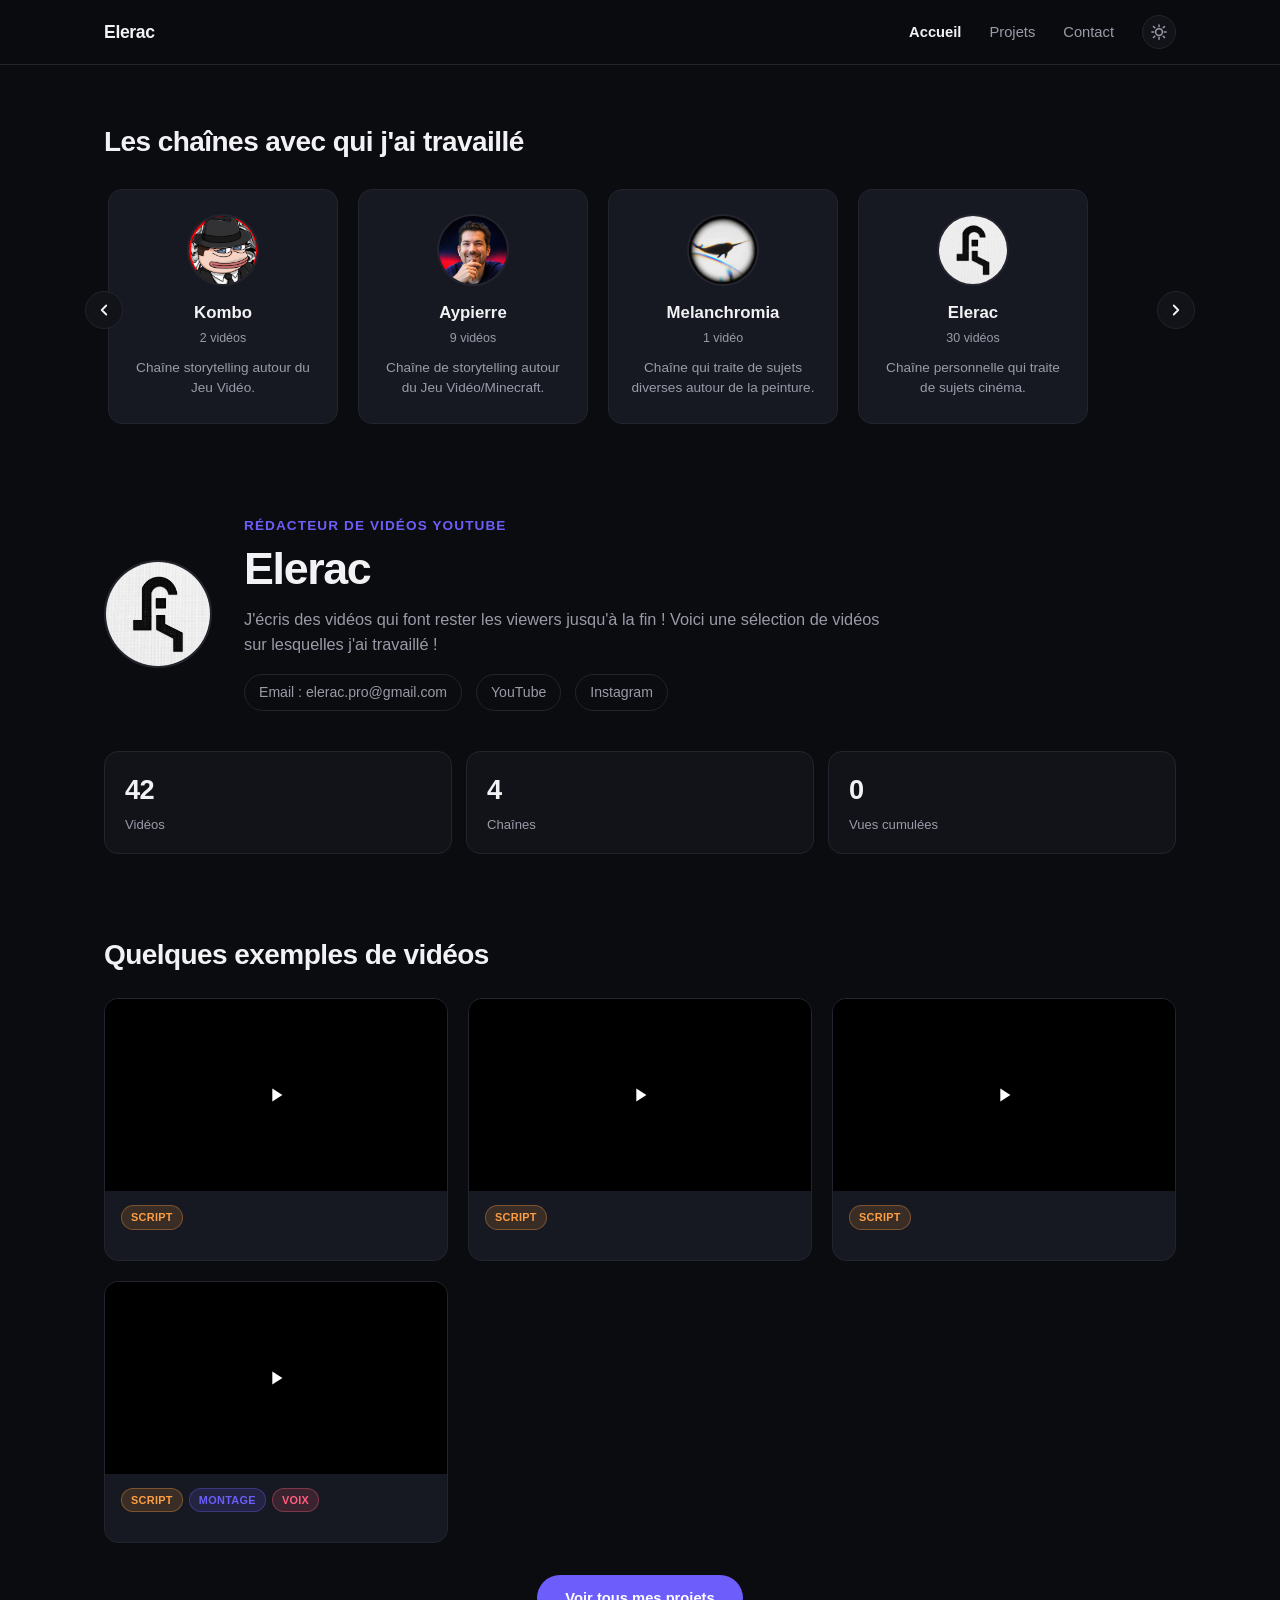
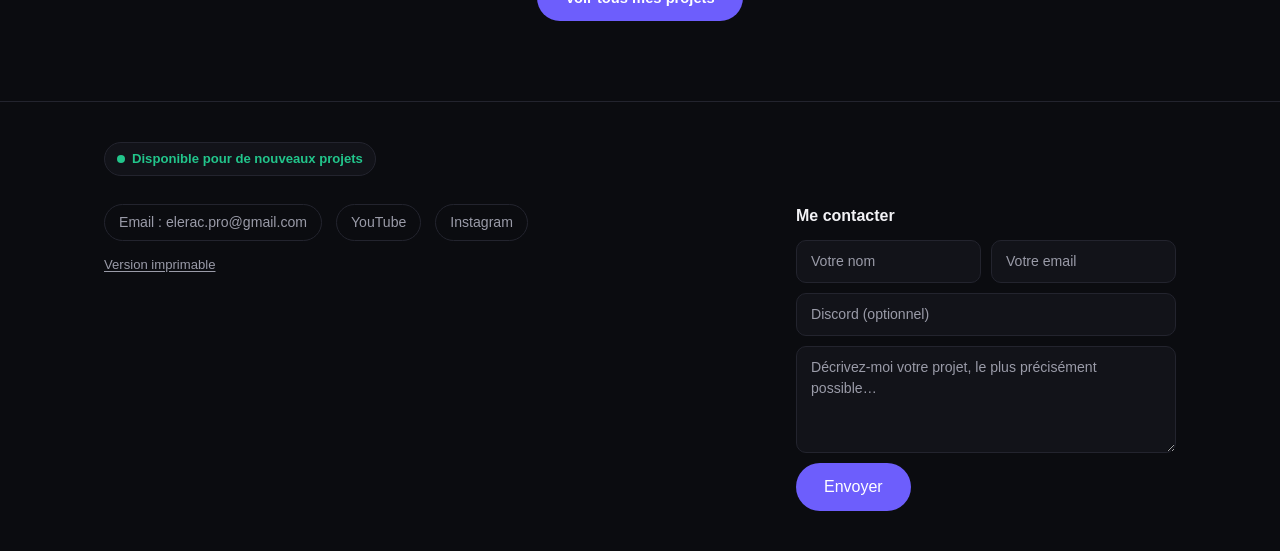
==== commit c98b370b: "Add files via upload" ====
--- a/index.html
+++ b/index.html
@@ -12,12 +12,12 @@
 <meta property="og:title" content="Elerac — Portfolio">
 <meta property="og:description" content="Rédacteur de vidéos YouTube — scripts et montages pour Kombo, Aypierre, Melanchromia et sa propre chaîne.">
 <meta property="og:type" content="website">
-<meta property="og:url" content="https://el3rac.github.io/portfolio/">
-<meta property="og:image" content="https://el3rac.github.io/portfolio/assets/logo_elerac.png">
+<meta property="og:url" content="https://elerac.fr/">
+<meta property="og:image" content="https://elerac.fr/assets/logo_elerac.png">
 <meta name="twitter:card" content="summary">
 <meta name="twitter:title" content="Elerac — Portfolio">
 <meta name="twitter:description" content="Rédacteur de vidéos YouTube — scripts et montages pour Kombo, Aypierre, Melanchromia et sa propre chaîne.">
-<meta name="twitter:image" content="https://el3rac.github.io/portfolio/assets/logo_elerac.png">
+<meta name="twitter:image" content="https://elerac.fr/assets/logo_elerac.png">
 
 <link rel="stylesheet" href="css/style.css">
 <link rel="icon" href="assets/logo_elerac.png">
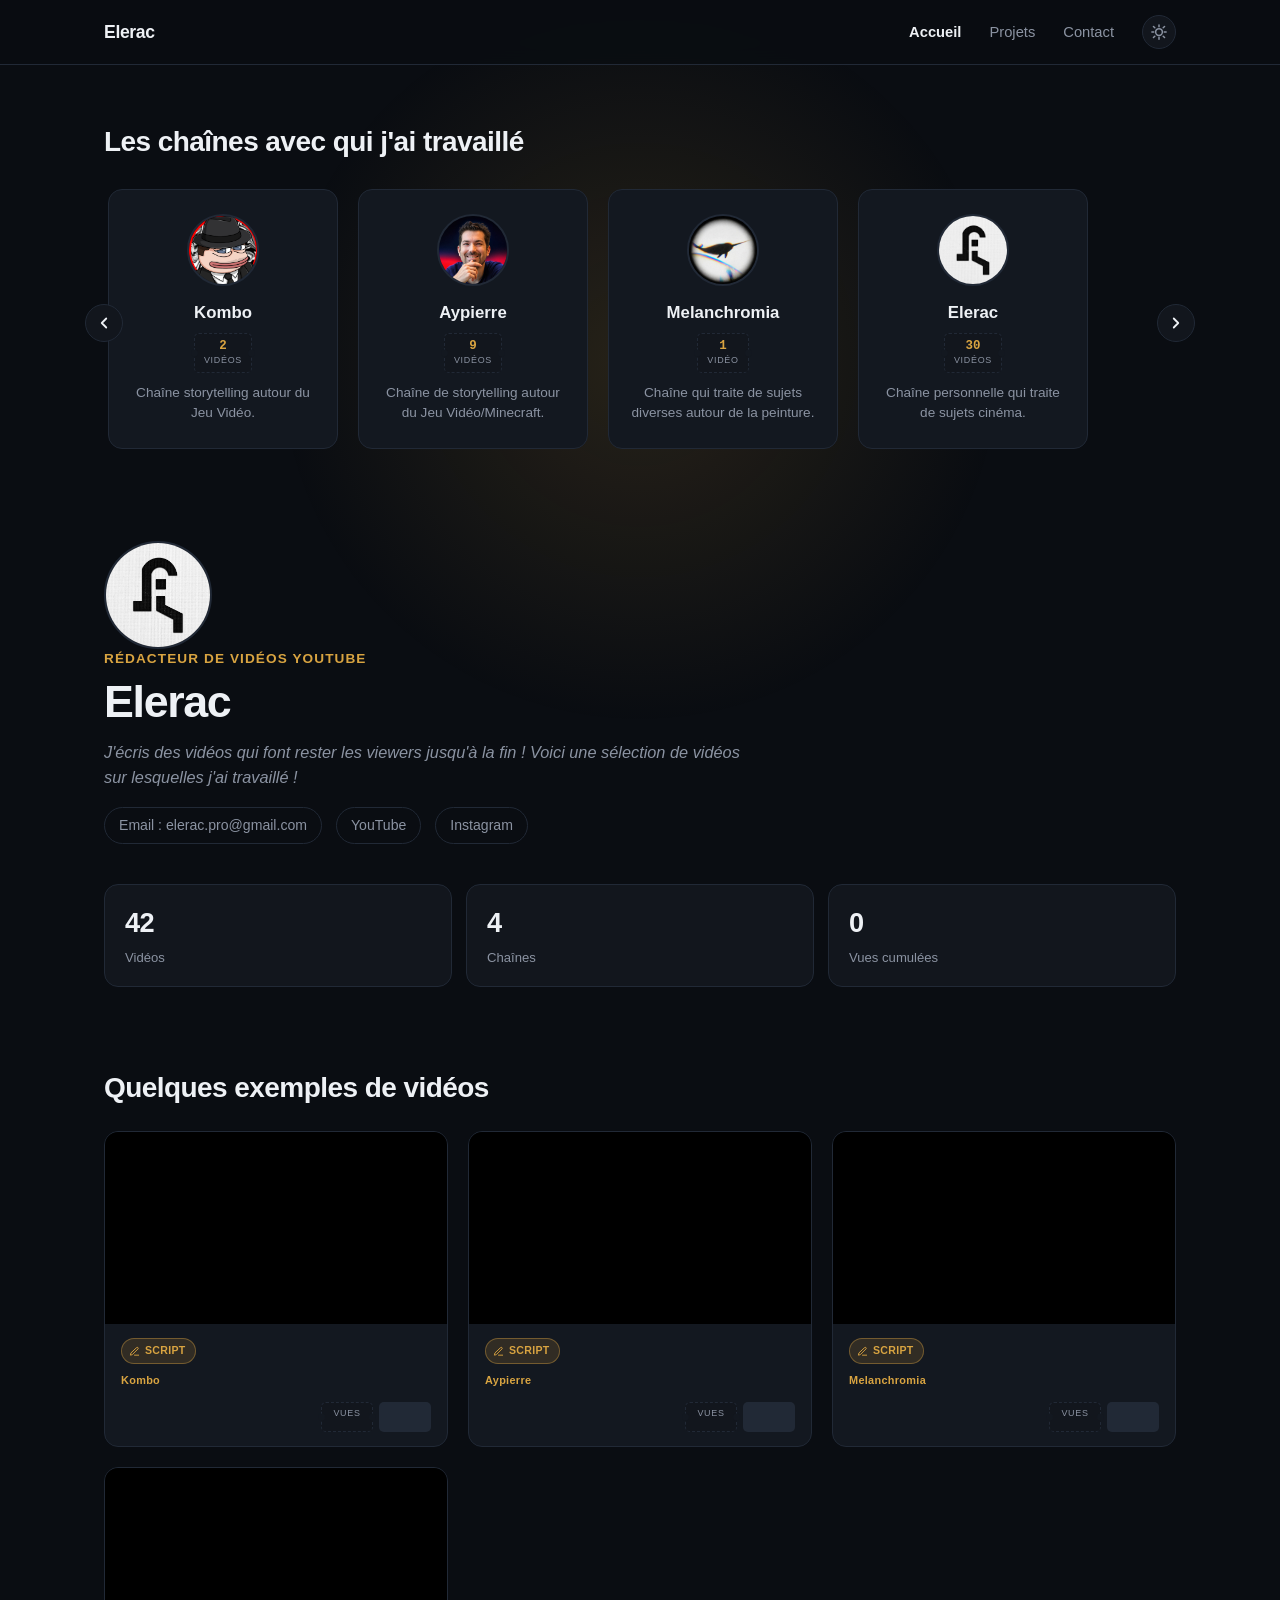
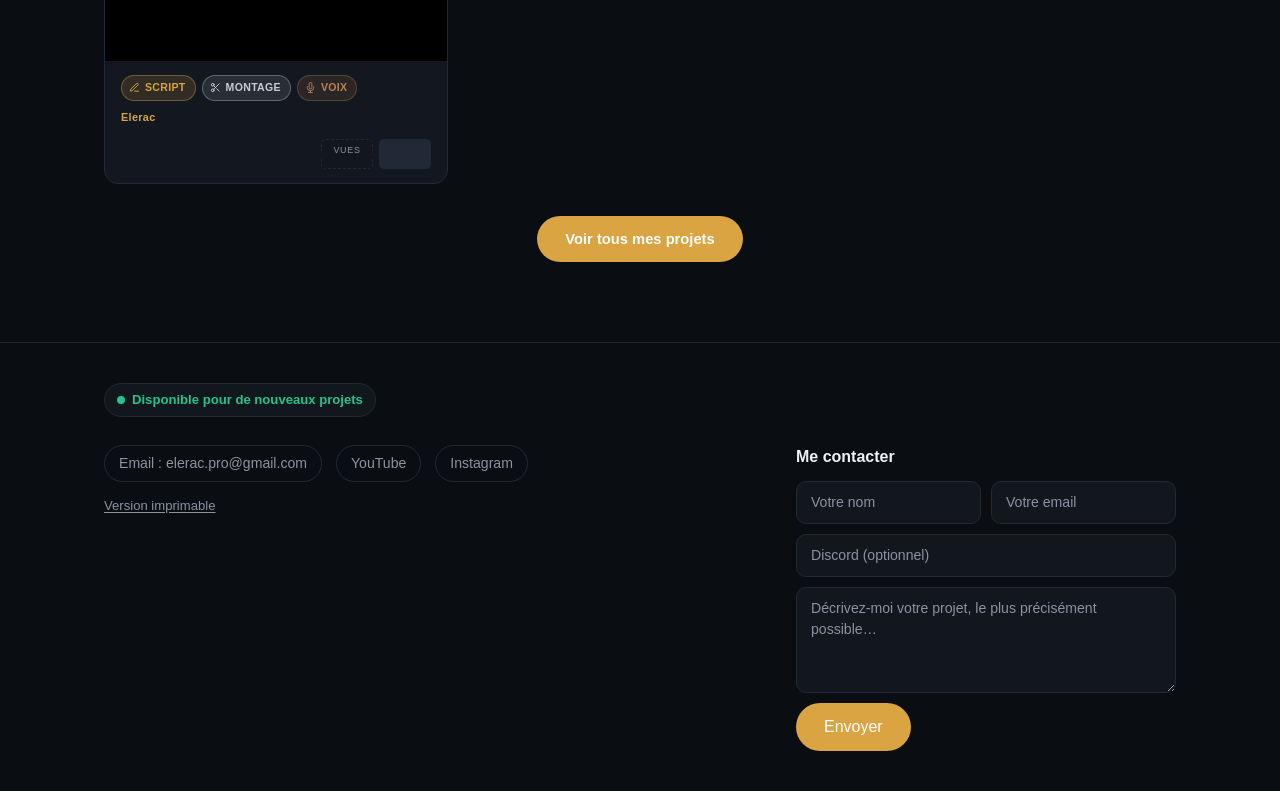
==== commit f71c02bb: "Add files via upload" ====
--- a/index.html
+++ b/index.html
@@ -23,6 +23,8 @@
 <link rel="icon" href="assets/logo_elerac.png">
 </head>
 <body>
+
+<div class="page-spotlight" id="page-spotlight"></div>
 
 <header class="site-header">
   <div class="wrap header-inner">
--- a/css/style.css
+++ b/css/style.css
@@ -3,14 +3,15 @@
    pour changer toute l'identité visuelle du site.
    ========================================================= */
 :root{
-  --bg: #0b0c10;
-  --bg-rgb: 11,12,16;
-  --bg-soft: #121319;
-  --card: #171922;
-  --border: #23242e;
-  --text: #f2f2f5;
-  --text-dim: #9a9ba8;
-  --accent: #6d5efc;
+  --bg: #0a0d12;
+  --bg-rgb: 10,13,18;
+  --bg-soft: #12161d;
+  --card: #131820;
+  --border: #212936;
+  --text: #eef1f5;
+  --text-dim: #8b93a2;
+  --accent: #d9a441;
+  --accent-rgb: 217,164,65;
   --accent-2: #ff5f7e;
   --radius: 14px;
   --max-width: 1120px;
@@ -41,6 +42,17 @@
 img{ max-width: 100%; display: block; }
 a{ color: inherit; text-decoration: none; }
 
+/* Halo doré qui suit la souris sur tout le site. z-index négatif : passe derrière
+   tout le contenu normal, et n'est visible que sur le fond nu (pas sur les cartes,
+   qui ont leur propre fond opaque). Le header et le footer ont un fond opaque
+   pour que le halo s'arrête visuellement à ces bandeaux. */
+.page-spotlight{
+  position: fixed; inset: 0;
+  z-index: -1;
+  pointer-events: none;
+  background: radial-gradient(560px circle at var(--mx, 50%) var(--my, 40%), rgba(var(--accent-rgb), 0.14), transparent 65%);
+}
+
 .wrap{
   max-width: var(--max-width);
   margin: 0 auto;
@@ -112,7 +124,7 @@
 .client-card:hover{
   transform: translateY(-5px);
   border-color: var(--accent);
-  box-shadow: 0 16px 32px -12px rgba(109,94,252,0.35);
+  box-shadow: 0 16px 32px -12px rgba(var(--accent-rgb),0.35);
 }
 .client-avatar{
   width: 72px; height: 72px;
@@ -124,9 +136,7 @@
 }
 .client-avatar img{ width: 100%; height: 100%; object-fit: cover; }
 .client-name{ font-size: 1.05rem; font-weight: 700; margin: 0; }
-.client-sub{ display: block; font-size: 0.85rem; color: var(--text-dim); margin: 4px 0; }
-.client-sub .subs-count{ color: var(--text); font-weight: 700; }
-.client-videocount{ font-size: 0.78rem; color: var(--text-dim); margin: 0 0 10px; }
+.client-tickets{ display: flex; justify-content: center; gap: 6px; margin: 8px 0 10px; }
 .client-desc{ color: var(--text-dim); font-size: 0.85rem; margin: 0; }
 
 .carousel-arrow{
@@ -165,15 +175,14 @@
 .cta-btn:hover{ filter: brightness(1.1); transform: translateY(-1px); }
 
 /* Hero */
-.hero{ padding: 60px 0 60px; }
-.hero-inner{
-  display: flex; align-items: center; gap: 32px; flex-wrap: wrap;
-  opacity: 0;
-  animation: hero-in .7s ease forwards;
-}
-@keyframes hero-in{
-  from{ opacity: 0; transform: translateY(16px); }
-  to{ opacity: 1; transform: translateY(0); }
+.hero{
+  position: relative;
+  padding: 60px 0 60px;
+  clip-path: circle(0% at 50% 32%);
+  animation: iris-open 1.1s cubic-bezier(.6,0,.2,1) forwards;
+}
+@keyframes iris-open{
+  to{ clip-path: circle(150% at 50% 32%); }
 }
 .avatar{
   width: 108px; height: 108px;
@@ -197,6 +206,7 @@
   line-height: 1.1;
 }
 .hero-bio{
+  font-style: italic;
   color: var(--text-dim);
   max-width: 640px;
   margin: 0 0 18px;
@@ -365,6 +375,7 @@
   display: grid;
   grid-template-columns: repeat(auto-fill, minmax(260px, 1fr));
   gap: 20px;
+  align-items: start;
 }
 .video-card{
   background: var(--card);
@@ -377,7 +388,7 @@
 .video-card:hover{
   transform: translateY(-5px);
   border-color: var(--accent);
-  box-shadow: 0 16px 32px -12px rgba(109,94,252,0.35);
+  box-shadow: 0 16px 32px -12px rgba(var(--accent-rgb),0.35);
 }
 .thumb-wrap{ position: relative; aspect-ratio: 16/9; background: #000; overflow: hidden; }
 .thumb-wrap img{
@@ -390,20 +401,32 @@
 .play-badge{
   position: absolute; inset: 0;
   display: flex; align-items: center; justify-content: center;
-}
-.play-badge::after{
-  content: "";
-  width: 56px; height: 56px;
+  z-index: 2;
+}
+.aperture{
+  width: 52px; height: 52px;
   border-radius: 50%;
   background: rgba(0,0,0,0.55);
   backdrop-filter: blur(2px);
-  background-image: url("data:image/svg+xml;utf8,<svg xmlns='http://www.w3.org/2000/svg' viewBox='0 0 24 24' fill='white'><path d='M8 5v14l11-7z'/></svg>");
-  background-repeat: no-repeat;
-  background-position: center;
-  background-size: 22px;
-  transition: transform .2s ease;
-}
-.video-card:hover .play-badge::after{ transform: scale(1.1); }
+  display: flex; align-items: center; justify-content: center;
+  clip-path: circle(0% at 50% 50%);
+  transition: clip-path .45s cubic-bezier(.2,.8,.2,1), background .25s ease;
+}
+.video-card:hover .aperture{
+  clip-path: circle(55% at 50% 50%);
+  background: rgba(var(--accent-rgb), 0.92);
+}
+.aperture svg{
+  width: 18px; height: 18px;
+  fill: #fff;
+  opacity: 0;
+  transition: opacity .2s ease .15s;
+}
+.video-card:hover .aperture svg{ opacity: 1; fill: #100b03; }
+@media (prefers-reduced-motion: reduce){
+  .aperture{ transition: none; }
+  .aperture svg{ transition: none; }
+}
 .duration-badge{
   position: absolute;
   right: 6px; bottom: 6px;
@@ -431,20 +454,22 @@
 .video-body{ padding: 14px 16px; }
 .role-badges{ display: flex; gap: 6px; flex-wrap: wrap; margin: 0 0 8px; }
 .role-badge{
-  font-size: 0.68rem;
+  display: inline-flex;
+  align-items: center;
+  gap: 5px;
+  font-size: 0.66rem;
   font-weight: 700;
   text-transform: uppercase;
   letter-spacing: 0.03em;
-  padding: 3px 9px;
+  padding: 4px 9px 4px 7px;
   border-radius: 999px;
-  background: rgba(255,159,67,0.15);
-  color: #ff9f43;
-  border: 1px solid rgba(255,159,67,0.35);
-}
-.role-badge.role-script{ background: rgba(255,159,67,0.15); color: #ff9f43; border-color: rgba(255,159,67,0.35); }
-.role-badge.role-montage{ background: rgba(109,94,252,0.15); color: var(--accent); border-color: rgba(109,94,252,0.35); }
-.role-badge.role-realisation{ background: rgba(34,211,178,0.15); color: #22d3b2; border-color: rgba(34,211,178,0.35); }
-.role-badge.role-voix{ background: rgba(255,95,126,0.15); color: var(--accent-2); border-color: rgba(255,95,126,0.35); }
+}
+.role-badge svg{ width: 11px; height: 11px; stroke: currentColor; fill: none; stroke-width: 2; stroke-linecap: round; stroke-linejoin: round; flex-shrink: 0; }
+/* Famille de 4 teintes "métal" (or/argent/cuivre/bronze) plutôt que des couleurs sans rapport : cohérent avec l'esprit "récompense de cinéma". */
+.role-badge.role-script{ background: rgba(var(--accent-rgb),0.15); color: var(--accent); border: 1px solid rgba(var(--accent-rgb),0.4); }
+.role-badge.role-montage{ background: rgba(201,204,209,0.12); color: #c9ccd1; border: 1px solid rgba(201,204,209,0.35); }
+.role-badge.role-realisation{ background: rgba(201,112,74,0.16); color: #c9704a; border: 1px solid rgba(201,112,74,0.4); }
+.role-badge.role-voix{ background: rgba(154,106,63,0.18); color: #b58057; border: 1px solid rgba(154,106,63,0.45); }
 .video-title{
   font-size: 0.95rem;
   font-weight: 600;
@@ -454,12 +479,68 @@
   -webkit-box-orient: vertical;
   overflow: hidden;
 }
-.video-meta{
-  display: flex;
+.card-footer{
+  display: flex;
+  align-items: flex-end;
+  justify-content: flex-end;
+  gap: 10px;
+}
+.channel-tag{
+  display: block;
+  font-size: 0.68rem;
+  font-weight: 700;
+  letter-spacing: 0.03em;
+  color: var(--accent);
+  margin: 0 0 6px;
+}
+.ticket-stack{ flex-shrink: 0; display: flex; flex-direction: row; gap: 6px; }
+.ticket{
+  position: relative;
+  display: flex;
+  flex-direction: column;
   align-items: center;
-  gap: 6px;
-  color: var(--text-dim);
-  font-size: 0.82rem;
+  padding: 4px 9px;
+  border: 1px dashed var(--border);
+  border-radius: 5px;
+  background: var(--bg-soft);
+  min-width: 52px;
+}
+.ticket::before, .ticket::after{
+  content: "";
+  position: absolute; top: 50%;
+  width: 7px; height: 7px;
+  background: var(--card);
+  border-radius: 50%;
+  transform: translateY(-50%);
+}
+.ticket::before{ left: -4px; }
+.ticket::after{ right: -4px; }
+.ticket .n{
+  font-family: "Courier New", monospace;
+  font-variant-numeric: tabular-nums;
+  font-size: 0.78rem;
+  font-weight: 700;
+  color: var(--accent);
+  letter-spacing: 0.01em;
+  line-height: 1.3;
+}
+.ticket .lbl{
+  font-size: 0.56rem;
+  letter-spacing: 0.08em;
+  text-transform: uppercase;
+  color: var(--text-dim);
+}
+.ticket.skeleton-ticket{
+  border-style: solid; border-color: transparent;
+  background: linear-gradient(90deg, var(--border) 25%, #2a2c38 37%, var(--border) 63%);
+  background-size: 400% 100%;
+  animation: shimmer 1.4s ease infinite;
+  min-width: 52px; min-height: 30px;
+}
+.ticket.skeleton-ticket .n, .ticket.skeleton-ticket .lbl{ visibility: hidden; }
+.ticket.skeleton-ticket::before, .ticket.skeleton-ticket::after{ display: none; }
+@media (prefers-reduced-motion: reduce){
+  .ticket.skeleton-ticket{ animation: none; }
 }
 
 .video-card.extra{ display: none; }
@@ -480,6 +561,7 @@
 
 /* Footer */
 .site-footer{
+  background: var(--bg);
   border-top: 1px solid var(--border);
   padding: 40px 0;
 }
@@ -638,7 +720,6 @@
   color: transparent;
 }
 .video-title.skeleton-text{ width: 85%; height: 2.5em; }
-.skeleton-views{ width: 76px; height: 0.9em; }
 @keyframes shimmer{
   0%{ background-position: 100% 50%; }
   100%{ background-position: 0 50%; }
@@ -647,7 +728,7 @@
 @media (prefers-reduced-motion: reduce){
   .reveal{ transition: none; opacity: 1; transform: none; }
   .skeleton-text{ animation: none; }
-  .hero-inner{ animation: none; opacity: 1; }
+  .hero{ animation: none; clip-path: none; }
   .thumb-wrap img{ transition: none; }
 }
 
@@ -675,7 +756,8 @@
   body{ background: #fff !important; color: #000 !important; }
   .site-header, .toolbar, .filters, .show-more-row, .channel-btn,
   .thumb-wrap, .modal, .print-link, .back-to-top, .empty-state,
-  .carousel-arrow, .featured-cta, .contact-form{ display: none !important; }
+  .carousel-arrow, .featured-cta, .contact-form, .page-spotlight{ display: none !important; }
+  .hero{ clip-path: none !important; animation: none !important; }
   .video-card.extra{ display: block !important; }
   .video-card{
     background: #fff !important;
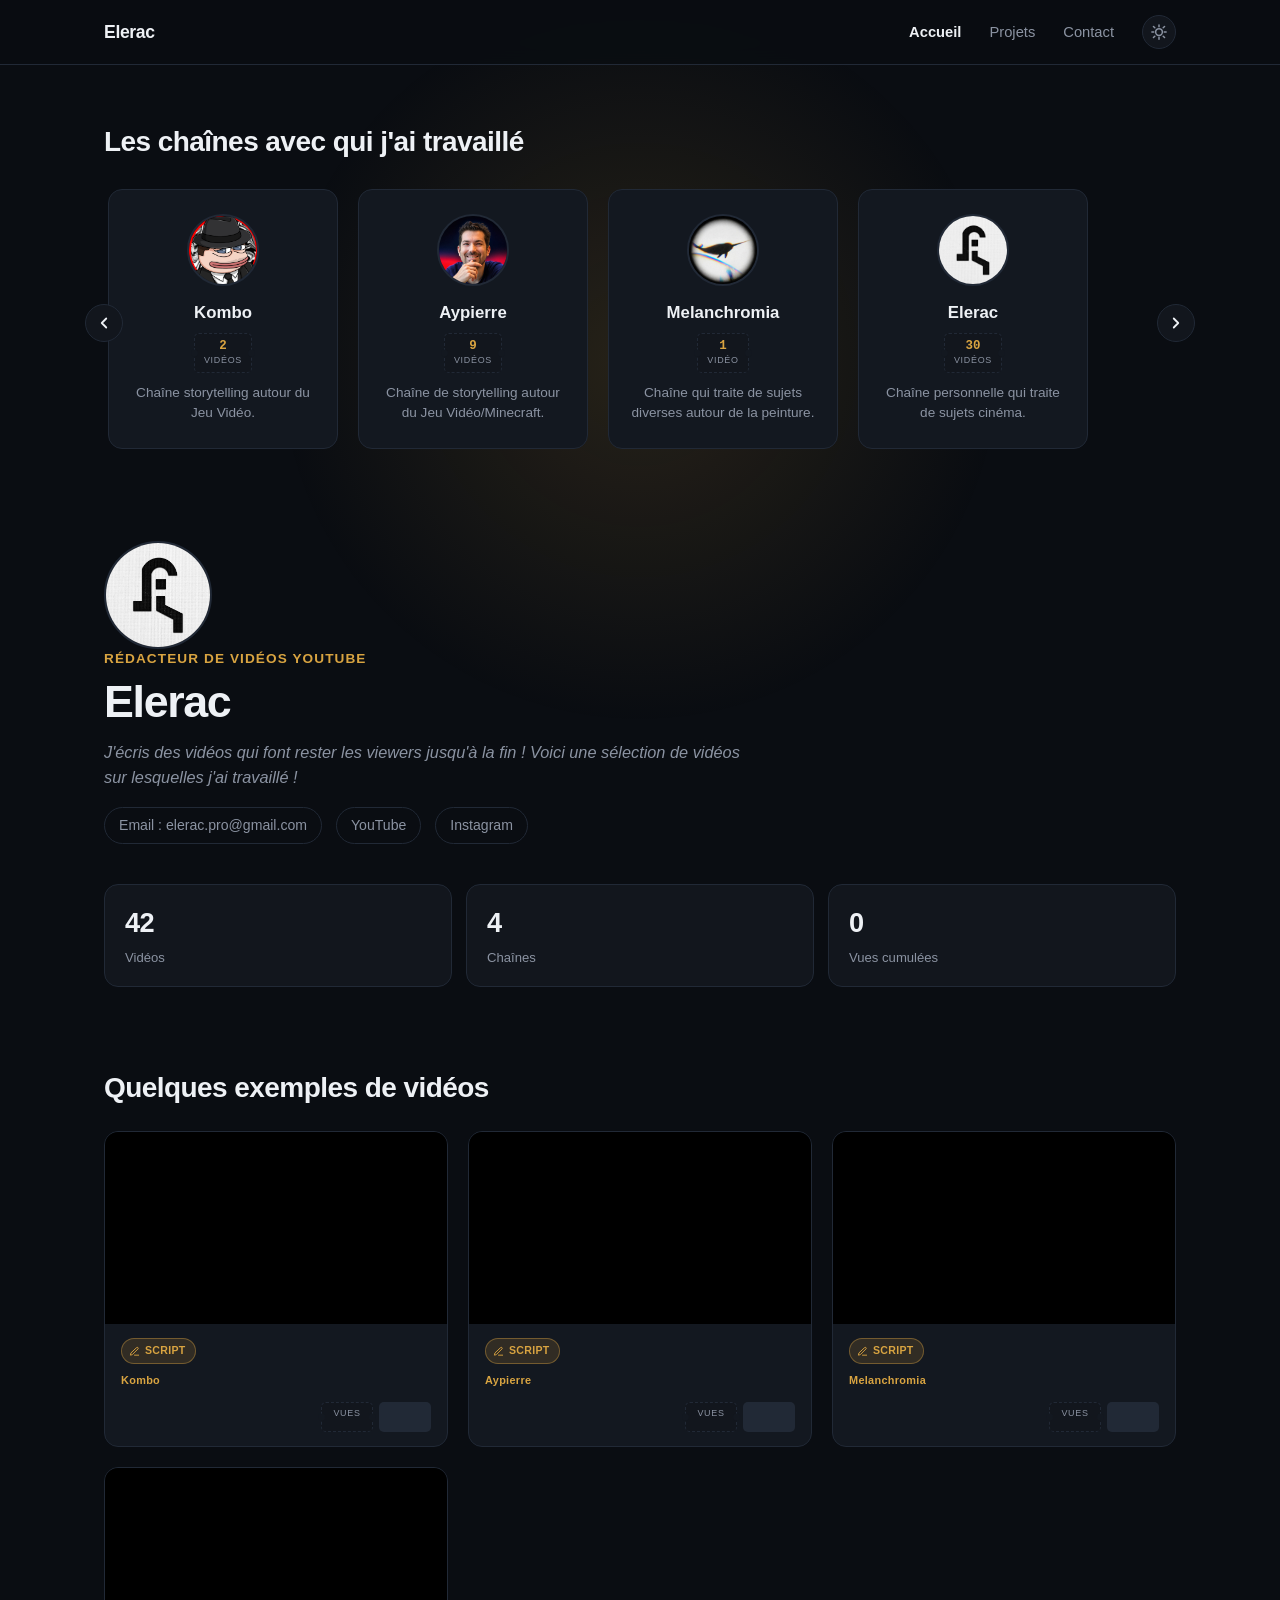
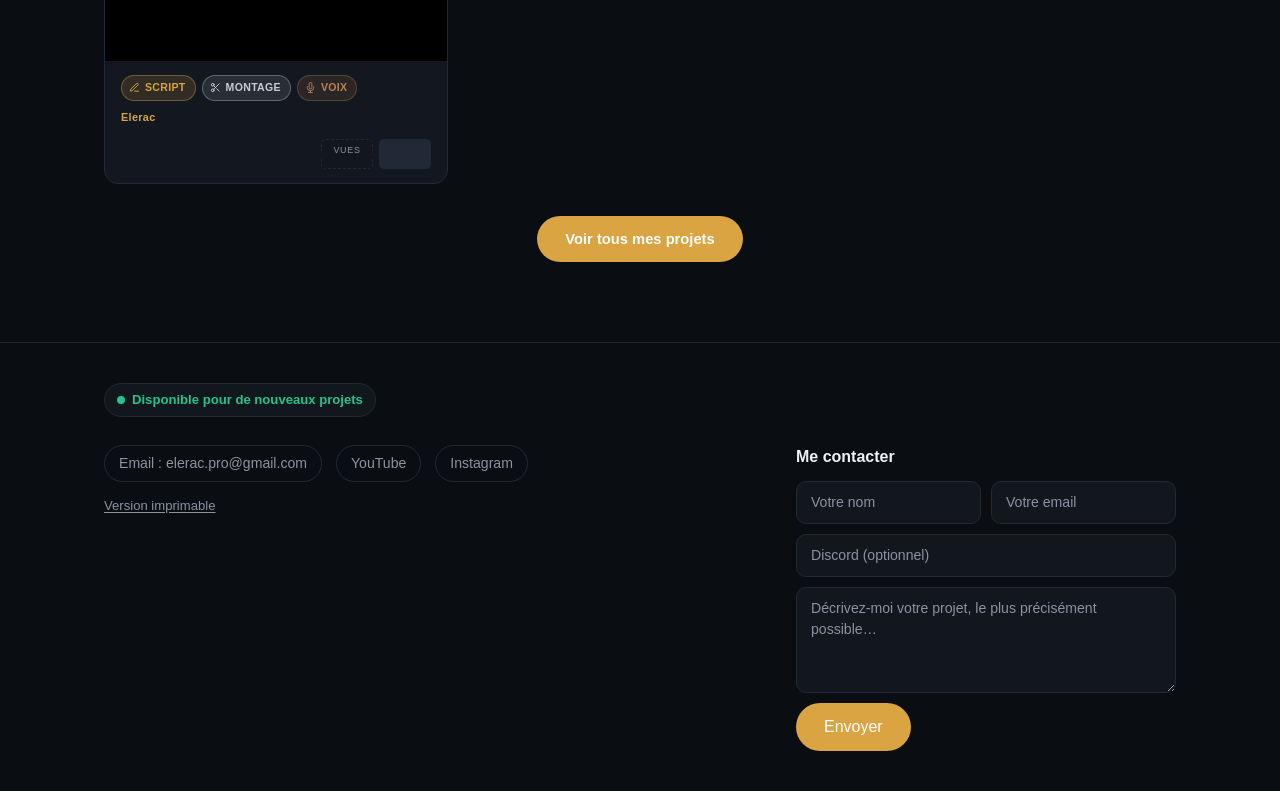
==== commit 77e9ef99: "Add files via upload" ====
--- a/index.html
+++ b/index.html
@@ -12,8 +12,12 @@
 <meta property="og:title" content="Elerac — Portfolio">
 <meta property="og:description" content="Rédacteur de vidéos YouTube — scripts et montages pour Kombo, Aypierre, Melanchromia et sa propre chaîne.">
 <meta property="og:type" content="website">
+<meta property="og:site_name" content="Elerac">
 <meta property="og:url" content="https://elerac.fr/">
 <meta property="og:image" content="https://elerac.fr/assets/logo_elerac.png">
+<meta property="og:image:type" content="image/png">
+<meta property="og:image:width" content="1500">
+<meta property="og:image:height" content="1500">
 <meta name="twitter:card" content="summary">
 <meta name="twitter:title" content="Elerac — Portfolio">
 <meta name="twitter:description" content="Rédacteur de vidéos YouTube — scripts et montages pour Kombo, Aypierre, Melanchromia et sa propre chaîne.">
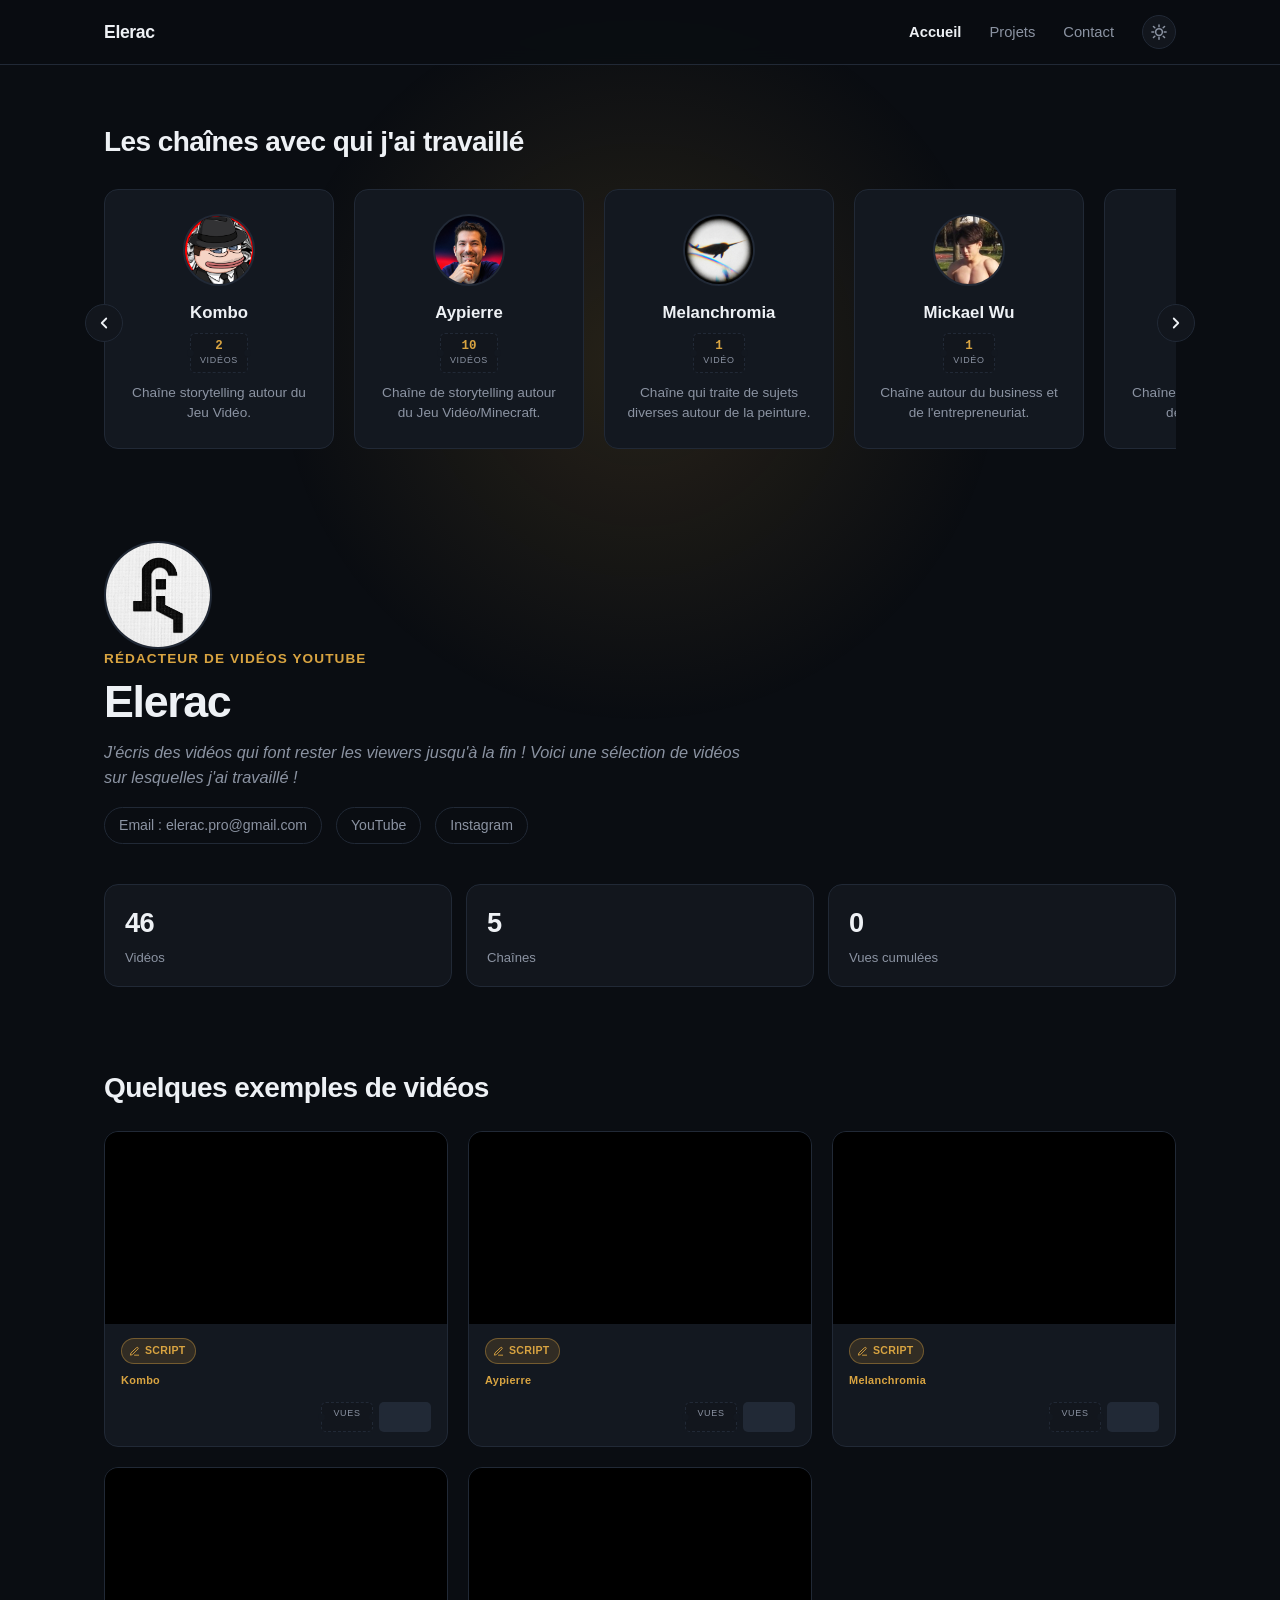
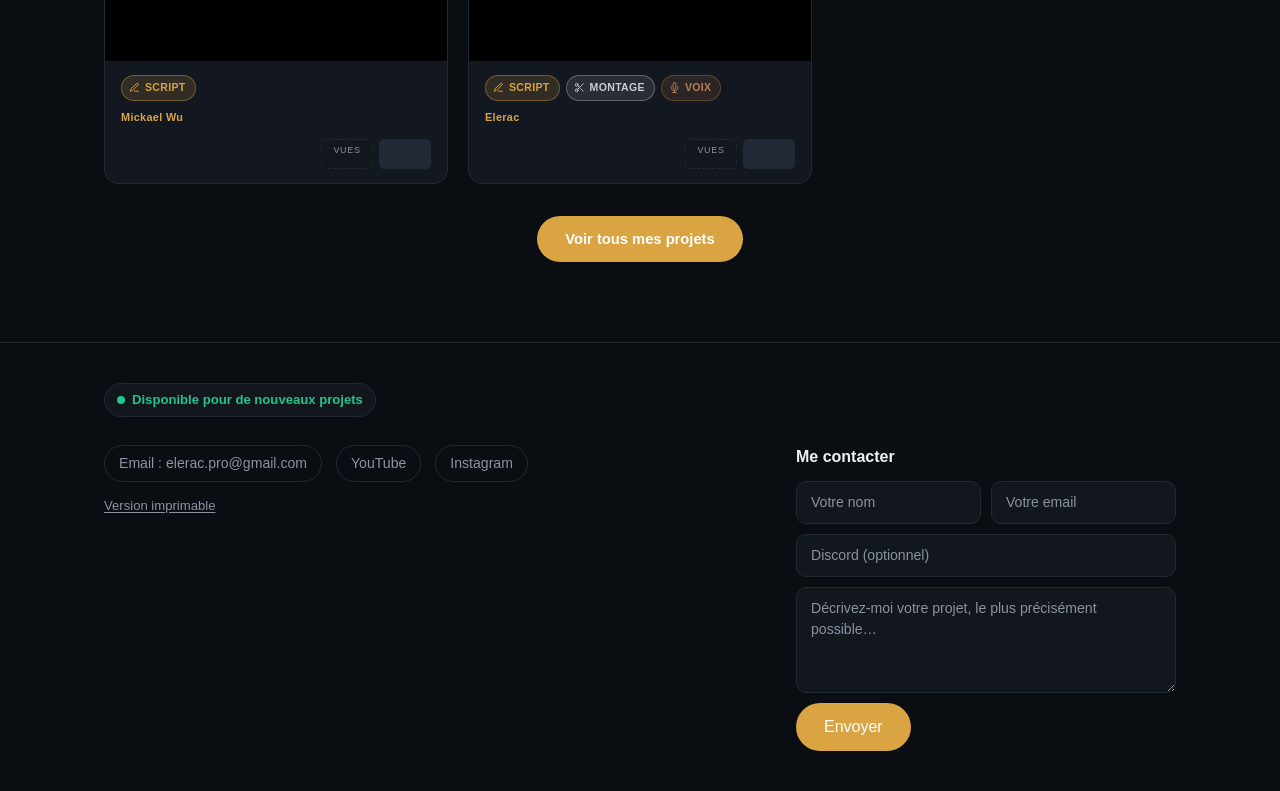
==== commit d9aaac5a: "Ajout de la chaîne Mickael Wu et de la vidéo « 7 jours pour faire 5k (Mattéo) » Nouvelle catégorie p" ====
--- a/index.html
+++ b/index.html
@@ -4,13 +4,13 @@
 <meta charset="UTF-8">
 <meta name="viewport" content="width=device-width, initial-scale=1.0">
 <title>Elerac — Portfolio</title>
-<meta name="description" content="Rédacteur de vidéos YouTube — scripts et montages pour Kombo, Aypierre, Melanchromia et sa propre chaîne.">
+<meta name="description" content="Rédacteur de vidéos YouTube — scripts et montages pour Kombo, Aypierre, Melanchromia, Mickael Wu et sa propre chaîne.">
 
 <!-- Ces balises Open Graph sont lues par Discord/Twitter/LinkedIn pour l'aperçu du lien.
      Elles ne peuvent pas être générées automatiquement depuis data.js (les robots de ces
      sites n'exécutent pas le JavaScript) : si tu changes de nom/bio, mets-les aussi à jour ici. -->
 <meta property="og:title" content="Elerac — Portfolio">
-<meta property="og:description" content="Rédacteur de vidéos YouTube — scripts et montages pour Kombo, Aypierre, Melanchromia et sa propre chaîne.">
+<meta property="og:description" content="Rédacteur de vidéos YouTube — scripts et montages pour Kombo, Aypierre, Melanchromia, Mickael Wu et sa propre chaîne.">
 <meta property="og:type" content="website">
 <meta property="og:site_name" content="Elerac">
 <meta property="og:url" content="https://elerac.fr/">
@@ -20,7 +20,7 @@
 <meta property="og:image:height" content="1500">
 <meta name="twitter:card" content="summary">
 <meta name="twitter:title" content="Elerac — Portfolio">
-<meta name="twitter:description" content="Rédacteur de vidéos YouTube — scripts et montages pour Kombo, Aypierre, Melanchromia et sa propre chaîne.">
+<meta name="twitter:description" content="Rédacteur de vidéos YouTube — scripts et montages pour Kombo, Aypierre, Melanchromia, Mickael Wu et sa propre chaîne.">
 <meta name="twitter:image" content="https://elerac.fr/assets/logo_elerac.png">
 
 <link rel="stylesheet" href="css/style.css">
